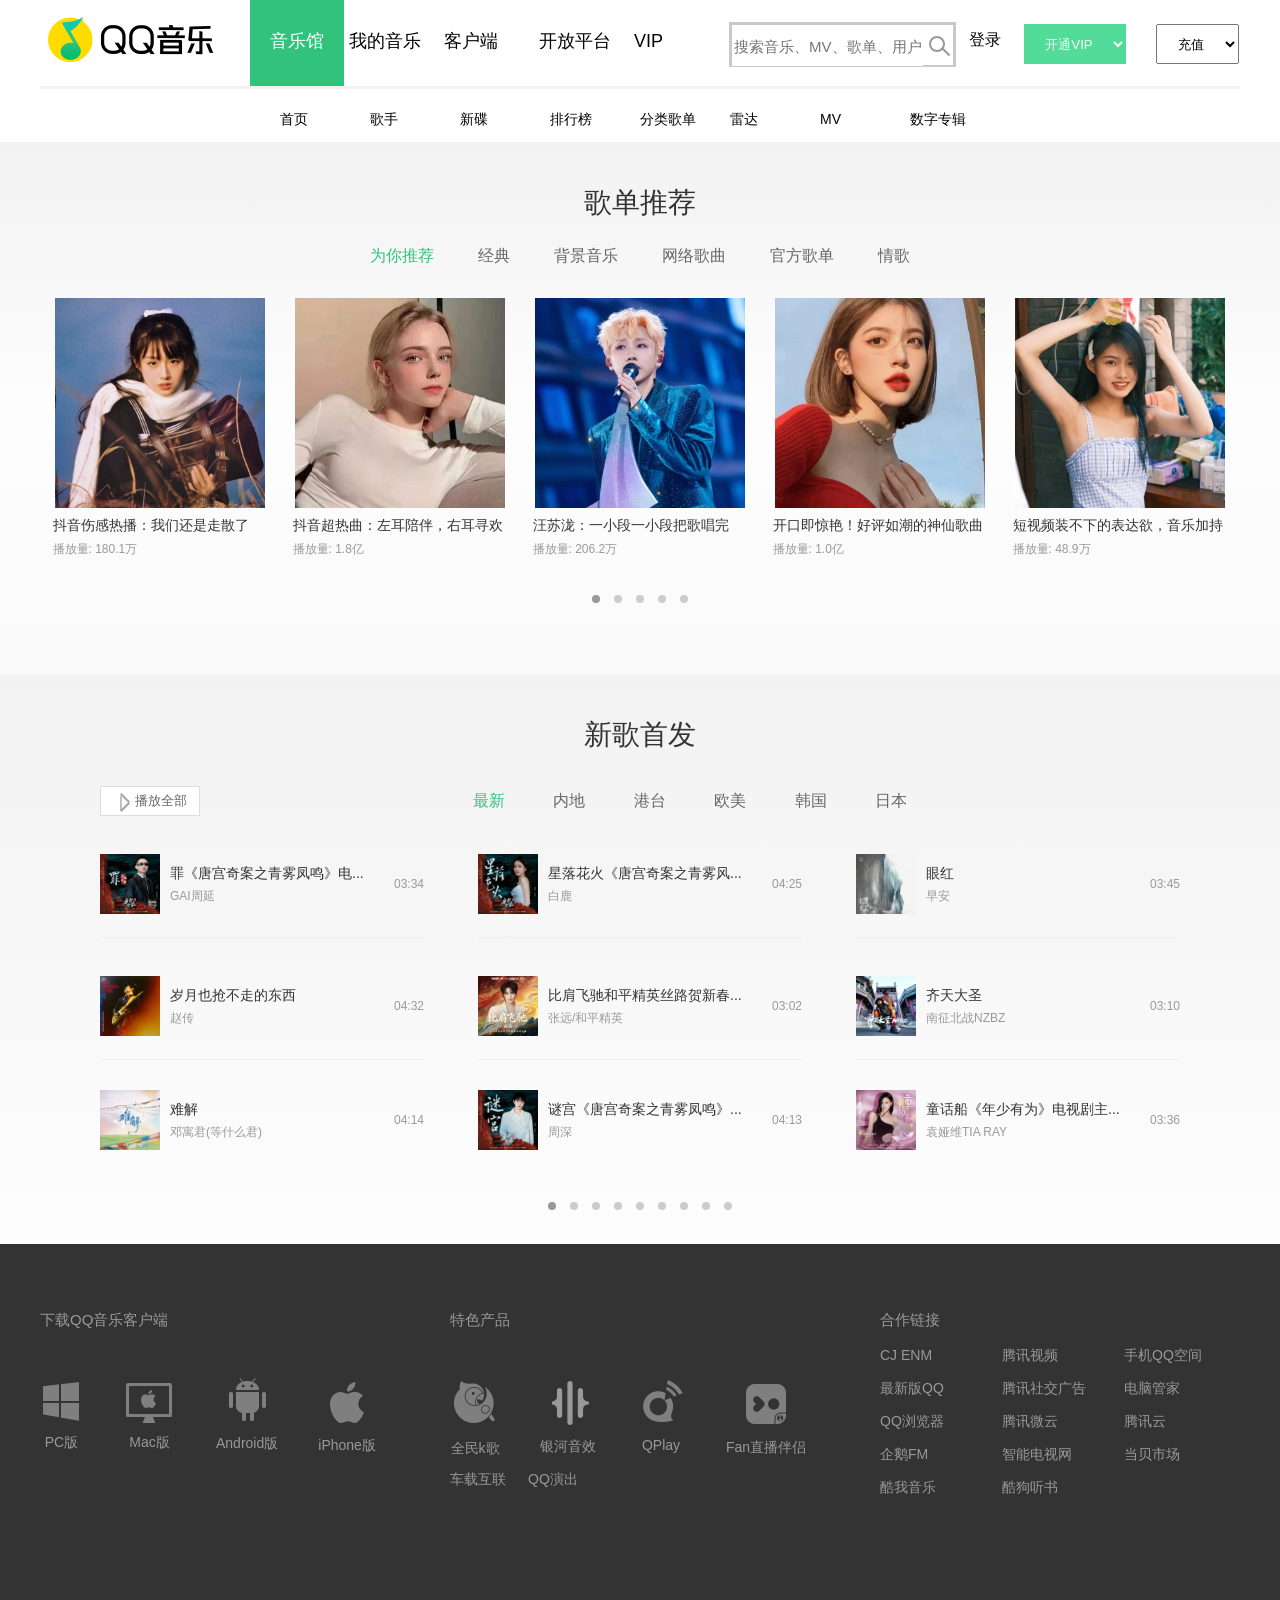
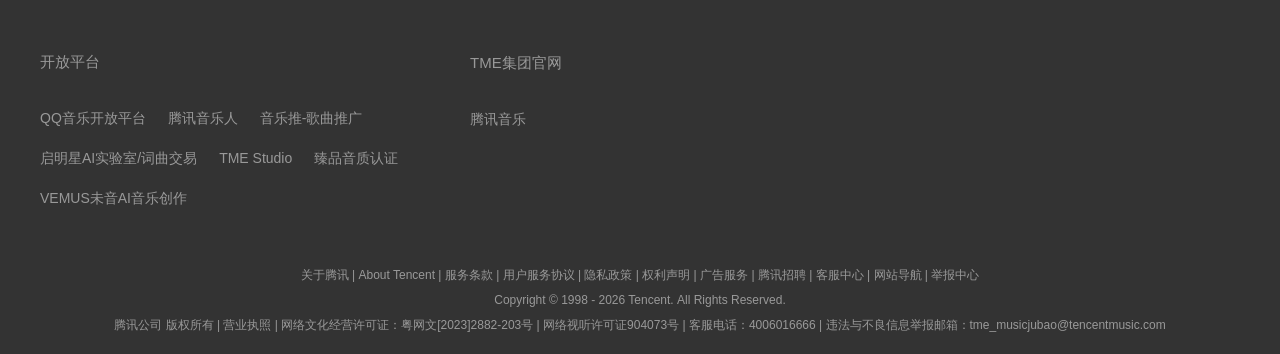
==== index.html @ b3772aff "分离了script部分" ====
<!DOCTYPE html>
<html lang="zh-CN">
<head>
    <meta charset="UTF-8">
    <title>QQ音乐-千万正版音乐海量无损曲库新歌热歌天天畅听的高品质音乐平台！</title>
    <link rel="stylesheet" href="./QQ_music.css">
    <link rel="icon" href="./imagin/logo.png" type="image/png">
</head>
<body>
    <!-- 包裹整个页面的大盒子 -->
    <div class="qqmusic">
        <!-- 页眉部分最外边的盒子，主要用于包裹页眉 -->
        <div class="wrap">
            <!-- warp的子盒，大小和wrap一样，开启了flex布局，并且主轴是colume，因此它的两个子盒子是上下排列的 -->
            <div class="head">
                <!-- head的子盒1，包含qq音乐图标，搜索框等 -->
                <div class="H_box_content1">
                    <div class="H_box1">
                        <img src="./imagin/QQ音乐log.png" alt="H_log">
                    </div>
                    <div class="H_box2">
                        <div class="box2_one"><a href="" class="Hb">音乐馆</a></div>
                        <div class="box2_two">
                            <a href="" class="fontT">我的音乐</a>
                            <a href="" class="fontT">客户端</a>
                            <a href="" class="fontT">开放平台</a>
                            <a href="" class="fontT">VIP</a>
                        </div>
                    </div>
                    <div class="H_box3">
                        <form action="" id="Df">
                        <div class="shousuo">
                            <input type="text" class="H_input" placeholder="搜索音乐、MV、歌单、用户" name="srech" id="srech">
                            <button class="buttonM">
                                <span class="ser"></span>
                            </button>
                            </div>
                        </form>
                        
                        
                    </div>
                    
                    <div class="H_box4">
                        <div class="Hbox4one">
                            <div class="fatherflex">
                                <div class="dl"><a href="" class="AA12">登录</a></div>
                            </div>
                        </div>
                        <div class="Hbox4two">
                            <div class="head4"></div>
                            <div class="fatherflex">
                                <select name="VIP" class="opt">
                                    <option value="简称"></option>
                                    <option value="简称" selected class="first">开通VIP</option>
                                </select>
                            </div>
                        </div>
                        <div class="Hbox4three">
                            <div class="head4"></div>
                            <div class="fatherflex">
                                <select name="cz" id="c" class="cz">
                                    <option value="简称"></option>
                                    <option value="简称" selected class="first">充值</option>
                                </select>
                            </div>
                        </div>
                    </div>
                </div>
                <!-- head的子盒2，主要是导航选项 -->
                <div class="H_box_content2">
                    <a href="" class="fontT" >首页</a>
                    <a href="" class="fontT">歌手</a>
                    <a href="" class="fontT">新碟</a>
                    <a href="" class="fontT">排行榜</a>
                    <a href="" class="fontT">分类歌单</a>
                    <a href="" class="fontT">雷达</a>
                    <a href="" class="fontT">MV</a>
                    <a href="" class="fontT">数字专辑</a>
                </div>
            </div>
        </div>
        <!-- 歌单推荐与新歌首发的内容区，content是最大的盒子，包含AA10与AA11两个子盒 -->
            <div class="content">
                <!-- 子盒1，歌单推荐部分 -->
                <div class="AA10">
                    <!-- 左边的翻页器 -->
                    <div id="left" class="shape"></div>
                    <div class="content1">
                    
                    <div class="ONE">
                        <h2 class="AA1">歌单推荐</h2>
                        <div class="AA2_cpy">
                            <a href="" class="AA3" style="color: #31c27c;">为你推荐</a>
                            <a href="" class="AA3">经典</a>
                            <a href="" class="AA3">背景音乐</a>
                            <a href="" class="AA3">网络歌曲</a>
                            <a href="" class="AA3">官方歌单</a>
                            <a href="" class="AA3">情歌</a>
                        </div>
                        <div class="AA4">
                            <!-- 图片内容区 -->
                            <div class="AA5">
                                <div class="f_box">
                                    <img src="./imgtwo_1/re1.png" class="AA6" alt="歌单封面">
                                    <div class=""></div>
                                </div>
                                <p class="AA7"><a href="" class="AA3 AA7">抖音伤感热播：我们还是走散了</a></p>
                                <p class="AA8">播放量: 180.1万</p>
                            </div>
                            <div class="AA5">
                                <div class="f_box">
                                    <img src="./imgtwo_1/re2.png" class="AA6" alt="歌单封面">
                                    <div class=""></div>
                                </div>
                                <p class="AA7"><a href="" class="AA3 AA7">抖音超热曲：左耳陪伴，右耳寻欢</a></p>
                                <p class="AA8">播放量: 1.8亿</p>
                            </div>
                            <div class="AA5">
                                <div class="f_box">
                                    <img src="./imgtwo_1/re3.png" class="AA6" alt="歌单封面">
                                    <div class=""></div>
                                </div>
                                <p class="AA7"><a href="" class="AA3 AA7">汪苏泷：一小段一小段把歌唱完</a></p>
                                <p class="AA8">播放量: 206.2万</p>
                            </div>
                            <div class="AA5">
                                <div class="f_box">
                                    <img src="./imgtwo_1/re4.png" class="AA6" alt="歌单封面">
                                    <div class=""></div>
                                </div>
                                <p class="AA7"><a href="" class="AA3 AA7">开口即惊艳！好评如潮的神仙歌曲</a></p>
                                <p class="AA8">播放量: 1.0亿</p>
                            </div>
                            <div class="AA5">
                                <div class="f_box">
                                    <img src="./imgtwo_1/re5.png" class="AA6" alt="歌单封面">
                                    <div class=""></div>
                                </div>
                                <p class="AA7"><a href="" class="AA3 AA7">短视频装不下的表达欲，音乐加持</a></p>
                                <p class="AA8">播放量: 48.9万</p>
                            </div>
                        </div>
                        <!-- 不同组别对应的小圆点 -->
                        <div class="BB14">
                            <span class="AA9 T1" id="img1"></span>
                            <span class="AA9" id="img2"></span>
                            <span class="AA9" id="img3"></span>
                            <span class="AA9" id="img4"></span>
                            <span class="AA9" id="img5"></span>
                        </div>
                    </div>
                </div>
                <!-- 右边的翻页器 -->
                <div id="right" class="shape"></div>
                </div>
                <!-- 子盒2，新歌首发部分 -->
                <div class="AA11">
                    <!-- 左边的翻页器 -->
                    <div id="left2" class="shape"></div>
                    <div class="content2">
                    <div class="TWO BB1">
                        <h2 class="AA1 BB2">新歌首发</h2>
                        <div class="BB3">
                            <button class="BB4">
                                <span class="BB5">|</span>
                                播放全部
                            </button>
                            <div class="AA2">
                                <a href="" class="AA3" style="color: #31c27c;">最新</a>
                                <a href="" class="AA3">内地</a>
                                <a href="" class="AA3">港台</a>
                                <a href="" class="AA3">欧美</a>
                                <a href="" class="AA3">韩国</a>
                                <a href="" class="AA3">日本</a>
                            </div>
                        </div>
                        
                        <div class="BB6">
                            <!-- 图片内容区 -->
                            <div class="BB7">
                                <div class="f_box">
                                    <img src="./img_1/a11.webp" alt="歌曲封面" class="BB8">
                                    <div class=""></div>
                                </div>
                                <div class="BB9">
                                    <p class="BB10">罪《唐宫奇案之青雾凤鸣》电...</p>
                                    <p class="BB11">GAI周延</p>
                                </div>
                                <span class="BB12">03:34</span>
                            </div>
                            <div class="BB7">
                                <div class="f_box">
                                    <img src="./img_1/a12.webp" alt="歌曲封面" class="BB8">
                                    <div class=""></div>
                                </div>
                                <div class="BB9">
                                    <p class="BB10">星落花火《唐宫奇案之青雾风...</p>
                                    <p class="BB11">白鹿</p>
                                </div>
                                <span class="BB12">04:25</span>
                            </div>
                            <div class="BB7">
                                <div class="f_box">
                                    <img src="./img_1/a13.webp" alt="歌曲封面" class="BB8">
                                 <div class=""></div>
                                </div>
                                <div class="BB9">
                                    <p class="BB10">眼红</p>
                                    <p class="BB11">早安</p>
                                </div>
                                <span class="BB12">03:45</span>
                            </div>
                            
                            <div class="BB7">
                                <div class="f_box">
                                    <img src="./img_1/a21.webp" alt="歌曲封面" class="BB8">
                                    <div class=""></div>
                                </div>
                                <div class="BB9">
                                    <p class="BB10">岁月也抢不走的东西</p>
                                    <p class="BB11">赵传</p>
                                </div>
                                <span class="BB12">04:32</span>
                            </div>
                            <div class="BB7">
                                <div class="f_box">
                                    <img src="./img_1/a22.webp" alt="歌曲封面" class="BB8">
                                    <div class=""></div>
                                </div>
                                <div class="BB9">
                                    <p class="BB10">比肩飞驰和平精英丝路贺新春...</p>
                                    <p class="BB11">张远/和平精英</p>
                                </div>
                                <span class="BB12">03:02</span>
                            </div>
                            <div class="BB7">
                                <div class="f_box">
                                    <img src="./img_1/a23.webp" alt="歌曲封面" class="BB8">
                                    <div class=""></div>
                                </div>
                                <div class="BB9">
                                    <p class="BB10">齐天大圣</p>
                                    <p class="BB11">南征北战NZBZ</p>
                                </div>
                                <span class="BB12">03:10</span>
                            </div>
                            
                            <div class="BB13">
                                <div class="f_box">
                                    <img src="./img_1/a31.webp" alt="歌曲封面" class="BB8">
                                    <div class=""></div>
                                </div>
                                <div class="BB9">
                                    <p class="BB10">难解</p>
                                    <p class="BB11">邓寓君(等什么君)</p>
                                </div>
                                <span class="BB12">04:14</span>
                            </div>
                            <div class="BB13">
                                <div class="f_box">
                                    <img src="./img_1/a32.webp" alt="歌曲封面" class="BB8">
                                    <div class=""></div>
                                </div>
                                <div class="BB9">
                                    <p class="BB10">谜宫《唐宫奇案之青雾凤鸣》...</p>
                                    <p class="BB11">周深</p>
                                </div>
                                <span class="BB12">04:13</span>
                            </div>
                            <div class="BB13">
                                <div class="f_box">
                                    <img src="./img_1/a33.webp" alt="歌曲封面" class="BB8">
                                    <div class=""></div>
                                </div>
                                <div class="BB9">
                                    <p class="BB10">童话船《年少有为》电视剧主...</p>
                                    <p class="BB11">袁娅维TIA RAY</p>
                                </div>
                                <span class="BB12">03:36</span>
                            </div>
                        </div>
                        <!-- 不同组别对应的小圆点 -->
                        <div class="BB14">
                            <span id="imgin1" class="AA9 T1"></span>
                            <span id="imgin2" class="AA9"></span>
                            <span id="imgin3" class="AA9"></span>
                            <span id="imgin4" class="AA9"></span>
                            <span id="imgin5" class="AA9"></span>
                            <span id="imgin6" class="AA9"></span>
                            <span id="imgin7" class="AA9"></span>
                            <span id="imgin8" class="AA9"></span>
                            <span id="imgin9" class="AA9"></span>
                        </div>
                    </div>                   
                </div>
                <!-- 右边的翻页器 -->
                <div id="right2" class="shape"></div>
                </div>

            </div>
            <!-- footer用于包裹页脚部分 -->
            <div class="footer">
                <!-- f01有两个子盒,上下排列 -->
                <div class="f01">
                    <!-- f1是f01内部上面的盒子,它开启了flex,有三个子盒横向排列 -->
                    <div class="f1">
                        <!-- 以下是f1第一个子盒 -->
                        <div class="F">
                            <div class="a1">
                                <h3 class="a1_1">
                                    下载QQ音乐客户端
                               </h3>
                                <ul class="ullist">
                                    <li class="fitem">
                                        <a href="" class="afoot">
                                            <img src="./imagin/PC.png" alt="PC版" class="A1">
                                            PC版
                                        </a>
                                    </li>
                                    <li class="fitem">
                                        <a href="" class="afoot">
                                            <img src="./imagin/mac.png" alt="Mac版" class="A1">
                                            Mac版
                                        </a>
                                    </li>
                                    <li class="fitem">
                                        <a href="" class="afoot">
                                            <img src="./imagin/Anz.png" alt="Android版" class="A1">
                                            Android版
                                        </a>
                                    </li>
                                    <li class="fitem">
                                        <a href="" class="afoot">
                                            <img src="./imagin/iPhone0.png" alt="iPhone版" class="A1">
                                            iPhone版
                                        </a>
                                    </li>
                                </ul>
                        </div>

                            <div>
                                <h3 class="a1_1">
                                    开放平台
                                </h3>
                                <div class="A3 C2">
                                    <a href=""class="A2">QQ音乐开放平台</a>
                                    <a href=""class="A2">腾讯音乐人</a>
                                    <a href=""class="A2">音乐推-歌曲推广</a>
                                    <a href=""class="A2">启明星AI实验室/词曲交易</a>
                                    <a href=""class="A2">TME Studio</a>
                                    <a href=""class="A2">臻品音质认证</a>
                                    <a href=""class="A2">VEMUS未音AI音乐创作</a>
                                </div>
                            </div>                            
                        </div>
                        <!-- 以下是f1第二个子盒 -->
                        <div class="F">
                            <div class="a1">
                                <h3 class="a1_1">
                                    特色产品
                               </h3>
                                <ul class="ullist">
                                    <li class="fitem">
                                        <a href="" class="afoot">
                                            <img src="./imagin/qmkg.png" alt="PC版" class="A1">
                                            全民k歌
                                        </a>
                                    </li>
                                    <li class="fitem">
                                        <a href="" class="afoot">
                                            <img src="./imagin/yhyx.png" alt="Mac版" class="A1">
                                            银河音效
                                        </a>
                                    </li>
                                    <li class="fitem">
                                        <a href="" class="afoot">
                                            <img src="./imagin/Qpl.png" alt="Android版" class="A1">
                                            QPlay
                                        </a>
                                    </li>
                                    <li class="fitem">
                                        <a href="" class="afoot">
                                            <img src="./imagin/zbbl.png" alt="iPhone版" class="A1">
                                            Fan直播伴侣
                                        </a>
                                    </li>
                                </ul>
                                <div class="A3" style="margin-top: 10px;">
                                    <a href="" class="A2">车载互联</a>
                                    <a href="" class="A2">QQ演出</a>
                                </div>
                        </div>
                           
                            <div class="a2 p1">
                                <h3 class="a1_1">
                                    TME集团官网
                                </h3>
                                <div class="A3">
                                    <a href="" class="A2">腾讯音乐</a>
                                </div>
                            </div>                         
                        </div>
                        <!-- 以下是f1第三个子盒 -->
                        <div class="F">
                             <div class="a2">
                                <h3 class="a1_1">
                                    合作链接
                                </h3>
                                <div class="A3 C1">
                                    <a href="" class="A2">CJ ENM</a>
                                    <a href="" class="A2">腾讯视频</a>
                                    <a href="" class="A2">手机QQ空间</a>
                                    <a href="" class="A2">最新版QQ</a>
                                    <a href="" class="A2">腾讯社交广告</a>
                                    <a href="" class="A2">电脑管家</a>
                                    <a href="" class="A2">QQ浏览器</a>
                                    <a href="" class="A2">腾讯微云</a>
                                    <a href="" class="A2">腾讯云</a>
                                    <a href="" class="A2">企鹅FM</a>
                                    <a href="" class="A2">智能电视网</a>
                                    <a href="" class="A2">当贝市场</a>
                                    <a href="" class="A2">酷我音乐</a>
                                    <a href="" class="A2">酷狗听书</a>
                                </div>
                            </div>          

                        </div>
                    </div>
                    <!-- 下面是f01的子盒二 -->
                    <div class="f2">
                        <div class="b1">
                            <a href="" class="A2">关于腾讯</a>
                            <span>|</span>
                            <a href="" class="A2">About Tencent</a>
                            <span>|</span>
                            <a href="" class="A2">服务条款</a>
                            <span>|</span>
                            <a href="" class="A2">用户服务协议</a>
                            <span>|</span>
                            <a href="" class="A2">隐私政策</a>
                            <span>|</span>
                            <a href="" class="A2">权利声明</a>
                            <span>|</span>
                            <a href="" class="A2">广告服务</a>
                            <span>|</span>
                            <a href="" class="A2">腾讯招聘</a>
                            <span>|</span>
                            <a href="" class="A2">客服中心</a>
                            <span>|</span>
                            <a href="" class="A2">网站导航</a>
                            <span>|</span>
                            <a href="" class="A2">举报中心</a>
                        </div>
                        <div class="b1">Copyright © 1998 - 2026 Tencent. <a href="" class="A2">All Rights Reserved.</a></div>
                        <div style="text-align: center;">
                            腾讯公司 
                            <a href="" class="A2">版权所有</a>
                            <span>|</span>
                            <a href="" class="A2">营业执照</a>
                            <span>|</span>
                            <a href="" class="A2">网络文化经营许可证：粤网文[2023]2882-203号</a>
                            <span>|</span>
                            <a href="" class="A2">网络视听许可证904073号</a>
                            <span>|</span>
                            <a href="" class="A2">客服电话：4006016666</a>
                            <span>|</span>
                            <a href="" class="A2">违法与不良信息举报邮箱：tme_musicjubao@tencentmusic.com</a>
                        </div>
                    </div>
                </div>
            </div>

        </div>

    </div>
</body>
</html>
<script src="./qq_music.js"></script>
---- QQ_music.css ----
body {
    margin: 0;
    padding: 0;
    font-family: poppin, Tahoma, Arial, \5FAE\8F6F\96C5\9ED1, sans-serif;
    color: #000;
    font-size: 14px;
    line-height: 1.5;
}
.qqmusic {
    width: 100%;
    height: 100%;
}
.head {
    gap: 20px;
    height: 142px;
    display: flex;
    flex-direction: column;
    justify-content: center;
    align-items: center;
}
.H_box_content1 {
    margin: 0 auto;
    height: 90px;
    width: 1200px;
    overflow: hidden;
    display: flex;
    align-items: center;
    justify-content: center;
    border-bottom: rgb(242,242,242) 3px solid;
}
.H_box1 {
    display: inline-block;
    width: 170px;
    cursor: pointer;
    /* display: flex; */
}
.H_box2 {
    margin-left: 32px;
    display: inline-block;
    height: 90px;
    width: 479px;
    font-size: 18px;
}
.box2_one {
    height: 90px;
    width: 94px;
    background-color: rgb(49,194,124);
    display: inline-block;
    
}
.Hb {
    text-decoration: none;
    color: rgb(255, 255, 255);
    display: flex;
    justify-content: center;
    align-items: center;
    margin-top: 30px;
}
.box2_two {
    display: inline-block;
    width: 378px;
    height: 90px;
}
.fontT {
    text-decoration: none;
    color: rgb(0,0,0);
    display: inline-block;
    width: 90px;
}
.H_box3 {
    width: 240px;
    height: 72px;
    background-color: transparent;
}
.H_box4 {
    width: 263px;
    height: 90px;
    display: flex;
    align-items: stretch;
}
.H_input {
    margin-top: 10px;
    height: 36px;
    width: 187px;
    font-size: 15px;
}
.H_input:focus {
    outline: none; 
  box-shadow: 0 0 3px rgba(255, 255, 255, 0.5);
}
.buttonM {

    /* height: 42px; */
    /* transform: translateX(-6px); */
    /* margin-top: 10px; */
    border: 0px solid rgb(118,118,118); 
    background-color: transparent;
    /* border-left: 1px solid rgb(255,255,255); 
    transform: translate(-6.1px,6.1px); */
}
.Hbox4one {
    display: inline-block;
}
.Hbox4two {
    display: inline-block;
    width: 122px;
    /* height: 0px; */
}
.Hbox4three {
    display: inline-block;
}
.fatherflex {
    display: flex;
    justify-content: center;
    align-items: center;
}
.head4 {
    display: inline-block;
    width: 122px;
    height: 20px;
}
.dl {
    transform: translateY(30px);
    width: 40px;
}
.opt {
    border: 0px solid beige;
    margin-left: 10px;
    display: inline-block;
    width: 102px;
    height: 40px;
    background-color: rgb(82, 219, 153);
    color: rgb(246, 245, 245);
    cursor: pointer;
}
.first {
    font-size: 19px;
    color: rgb(255,255,255);
    text-align: center;
}
.cz {
    margin-left: 10px;
    display: inline-block;
    width: 83px;
    height: 40px;
    cursor: pointer;
}
.cz:hover {
    background-color: #31c27c;
    transition: all 0.3s;
    color: #ffffff;
}
.H_box_content2 {
    width: 1020px;
    /* height: 20px; */
    display: flex;
    justify-content: center;
    /* margin-top: 20px; */
    margin-bottom: 12px;
}
.footer {
    height: 710px;
    color: #999;
    background-color: rgb(51,51,51);
}
.f01 {
    margin: 0 auto;
    height: 710px;
    width: 1200px;
    background-color: rgb(51,51,51);
}
.f1 {
    width: 1200px;
    height: 552.5px;
    padding-bottom: 45px;
    margin-bottom: 1px;
    display: flex;
    gap: 30px;
}
.f2 {
    width: 1200px;
    height: 84px;
    margin: 24px 0;
}
.F {
    height: 100%;
    width: 400px;
    display: flex;
    flex-direction: column;
}
.a1 {
    width: 100%; 
    box-sizing: border-box; 
    margin-bottom: 130px;
    display: flex;
    flex-direction: column;
}
.a2 {
    margin-left: 20px;
}
.p1 {
    margin-top: -45px;
}
.a1_1 {
    font-size: 15px;
    font-weight: 400;
    padding: 50px 0 30px;
}
.fitem {
    float: left;
    text-align: center;
    position: relative;
}
.afoot {
    text-align: center;
    text-decoration: none; 
    color: inherit; 
    display: block;
}
.ullist {
    list-style: none; 
    padding: 0; 
    margin: 0; 
    /* margin-left: -55px; */
    display: flex; 
    /* justify-content: center; */
    gap: 40px; flex-wrap: nowrap;
    align-items: center;
    flex: 1;
}
.A1 {
    display: block;
    margin: 0 auto 8px auto;
}
.A2 {
    color: #999;
    text-decoration: none; 
    display: inline-block; 
    margin-bottom: 12px;
}
.A3 {
  display: flex;
  flex-wrap: wrap;
  gap: 22px;
  max-width: 380px;
  margin-top: -10px;
}
.C1 > a {
  width: 100px;
  line-height: 1.5;
  text-align: left;
  margin-top: -22px;
}
.C2 > a {
    margin-top: -15px;
}
.C2 > a:nth-of-type(-n+3) {
    margin-top: 0px;
}
.f2 {
    font-size: 12px;
}
.content {
    height: 1102px;
}
.content1 {
    width: 1200px;
    height: 532px;
    margin: 0 auto;
    background: linear-gradient(to bottom, rgb(242,242,242) 0%, rgb(253,253,253) 50%,rgb(250,250,250) 100%);
    display: flex;
}
.content2 {
    width: 1200px;
    height: 566px;
    margin: 0 auto;
    background: linear-gradient(to bottom, rgb(242,242,242) 0%, rgb(253,253,253) 100%);
}
.ONE {
    width: 1200px;
    height: 532px;
    width: 1200px; 
    height: 532px; 
    box-sizing: border-box; 
    padding-top: 20px;
    display: inline-block;
}
.TWO {
    width: 1200px;
    height: 566px;
}     
.AA1 {
    font-family: poppin;
    text-align: center; 
    font-size: 28px; 
    font-weight: 500; 
    margin: 20px 0; 
    color: #333;
}  
.AA2 {
    /* margin-right: 275px; */
    margin: 0 auto;
    /* text-align: center;  */
    font-size: 16px; 
}
.AA2_cpy {
    /* text-align: center;  */
    font-size: 16px; 
    margin-bottom: 30px;
    display: flex;
    justify-content: center;
}
.AA3 {
    color: #666; 
    text-decoration: none; 
    margin: 0 22px;
}
.AA4 {
    display: flex; 
    justify-content: center;
    gap: 25px; 
    margin-bottom: 25px;
}
.AA5 {
    width: 215px; 
    /* text-align: center; */
}
.AA6 {
    width: 210px; 
    height: 210px; 
    object-fit: cover;
    cursor: pointer;
    /* transform: scale(1.2); */
}
.AA7 {
    font-size: 14px; 
    color: #333; 
    margin: 8px 0 4px 0; 
    line-height: 1.4;
    cursor: pointer;
}
.AA8 {
    font-size: 12px; 
    color: #999; 
    margin: 0;
}
.AA9 {
    display: inline-block; 
    width: 8px; 
    height: 8px; 
    border-radius: 50%; 
    background: #ccc; 
    margin: 0 5px;
}
.AA10 {
    background: linear-gradient(to bottom, rgb(242,242,242) 0%, rgb(253,253,253) 50%,rgb(250,250,250) 100%);
    display: flex;
    align-items: center;
}
.AA11 {
    background: linear-gradient(to bottom, rgb(242,242,242) 0%, rgb(253,253,253) 100%);
    display: flex;
    align-items: center;
}
.AA12 {
    color: #000;
    text-decoration: none; 
    font-size: 16px;
}
.BB1 {
    width: 1200px; 
    height: 566px; 
    box-sizing: border-box; 
    padding: 20px 60px;
}
.BB2 {
    margin-bottom: 30px;
}
.BB3 {
    display: flex; 
    justify-content: space-between; 
    align-items: center; 
    margin-bottom: 30px;
}
.BB4 {
    width: 100px; 
    height: 30px; 
    background: #fff;
    border: 1px solid #ddd; 
    color: #666; 
    cursor: pointer; 
    display: flex; 
    align-items: center;
    /* justify-content: center; */
}
.BB5 {
    /* margin-right: 5px; */
    font-size: 15px;
    color: rgb(153,153,153,1);
    position: relative;
    
    margin: 12px;
    display: inline-block;
}
.BB5::before {
    content: "";
    width: 12px;
    height: 2px;
    background-color: rgb(153,153,153,0.9);
    position: absolute;
    transform: rotate(45deg);
     top: 4px;
    left: 0px;
}
.BB5::after {
    content: "";
    width: 12px;
    height: 2px;
    background-color: rgb(153,153,153,0.9);
    position: absolute;
    transform: rotate(-45deg);
    top: 13px;
    left: 0px;
}
.BB6 {
    display: flex; 
    flex-wrap: wrap; 
    justify-content: space-between; 
    gap: 30px 0;
}
.BB7 {
    width: 30%; 
    display: flex; 
    align-items: center; 
    padding-bottom: 15px; 
    border-bottom: 1px solid #eee;
    cursor: pointer;
    width: 324px;
    height: 76px;
    gap: 10px;
}
.BB8 {
    width: 60px;
    height: 60px; 
    object-fit: cover; 
    /* margin-right: 15px; */
    cursor: pointer;
}
.BB9 {
    flex: 1;
}
.BB10 {
    margin: 0 0 3px 0; 
    font-size: 14px; 
    color: #333;
    cursor: pointer;
}
.BB11 {
    margin: 0; 
    font-size: 12px; 
    color: #999;
    cursor: pointer;
}
.BB12 {
    font-size: 12px; 
    color: #999;
}
.BB13 {
    width: 30%; 
    display: flex; 
    align-items: center; 
    padding-bottom: 15px;
    cursor: pointer;
    gap: 10px;
}
.BB14 {
    text-align: center; 
    margin-top: 30px;
}
.b1 {
    text-align: center; 
    margin-bottom: -5px;
}
.AA6:hover,
 .BB8:hover {
  transform: scale(1.05);
  box-shadow: 0 5px 15px rgba(0,0,0,0.1);
  transition: all 0.3s;
}
.BB4:hover ,.BB10:hover ,.BB11:hover {
  background-color: #f5f5f5;
  border-color: #31c27c;
  color: #31c27c;
  transition: all 0.3s;
}
.fontT:hover, .AA3:hover, .A2:hover ,.AA12:hover ,.afoot:hover,.AA7:hover {
  color: #31c27c;
  transition: color 0.3s;
}
.buttonM:hover,.img:hover {
    cursor: pointer;
}
.ser:hover::after {
    background-color: #31c27c;
    transition: all 0.2s;
}
.ser:hover {
    cursor: pointer;
    color: #31c27c;
    transition: all 0.2s;
    border: #31c27c 2px solid;
}
.AA9:hover {
    background-color: #999;
    transition: all 0.3s;
    cursor: pointer;
}
.T1 {
    background: #999;
}
.Right {
    width: 79px;
    height: 108px;
     background-color: rgb(236,236,236);
     cursor: pointer;
     position: relative;
     transition: all 0.5s;
}
.shape {
    width: 79px;
    height: 108px;
}
.Left {
    width: 79px;
    height: 108px;
     background-color: rgb(236,236,236);
     cursor: pointer;
     position: relative;
     transition: all 0.5s;
}
.Left:hover {
    background-color: rgb(225,225,225);
    transition: all 0s;
}
.Right:hover {
    background-color: rgb(225,225,225);
    transition: all 0s;
    
}
.Left::before {
    content: "";
    width: 33px;
    height: 3px;
    background-color: rgb(114,114,114);
    position: absolute;
    transform: rotate(45deg);
    top: 63px;
    left: 15px;
    transition: all 0.5s;
}
.Left::after {
    content: "";
    width: 33px;
    height: 3px;
    background-color: rgb(114,114,114);
    position: absolute;
    transform: rotate(-45deg);
    top: 42px;
    left: 15px;
    transition: all 0.5s;
}
.Right::before{
        content: "";
        width: 33px;
        height: 3px;
        background-color: rgb(114,114,114);
        position: absolute;
        transform: rotate(45deg);
        top: 42px;
        right: 15px;
        transition: all 0.5s;
       }
.Right::after{
        content: "";
        width: 33px;
        height: 3px;
        background-color: rgba(114,114,114);
        position: absolute;
        transform: rotate(-45deg);
        top: 63px;
        right: 15px;
        transition: all 0.5s;
}
.T3 {
    transform: scale(1.05) rotate(0deg) ;
    box-shadow: 0 5px 15px rgba(0,0,0,0.1);
    opacity: 0.6;
    transition: all 0.15s;
    /* transform: scale(1.1) rotate(0deg) ; */
}
.ser {
    width: 12px;
    height: 12px;
    display: inline-block;
    /* background-color: #999; */
    border-radius: 50%;
    /* border-color: #999; */
    border: 2px #999 solid;
    position: relative;
        }
.ser::after {
    content: "";
    width: 10px;
    height: 2px;
    background-color: #999;
    position: absolute;
    left: 10px;
    top: 13px;
    transform: rotate(45deg);
    display: inline-block;
}
#srech {
    border: 0px blanchedalmond solid;
    /* text-align: center; */
    margin-bottom: 7px;
}
.shousuo {
    margin-top: 15px;
    display: flex;
    border: rgb(201,201,201) solid 3px;
    align-items: center;
    width: 221px;
    height: 40px;
    /* margin-top: 10px; */
}
#Df {
    display: inline-block;
    height: 60px;
    overflow: hidden;
}
.T2 {
    background-color: rgb(236,236,236);
    /* position: relative; */
}
.f_box {
    display: flex;
    justify-content: center;
    align-items: center;
    position: relative;
    cursor: pointer;
    overflow: hidden;
}
.e_box {
    position: absolute;
    background-color: rgba(1,1,1, 0.1);
    box-shadow: 0 5px 15px rgba(0,0,0,0.1);
    transform: scale(1.05);
    display: flex;
    justify-content: center;
    align-items: center;
    transition: all 0.2s;
}
.eTop {
    width: 210px;
    height: 210px;
    transition: all 0.2s;
}
.eBottom {
    width: 60px;
    height: 60px;
    transition: all 0.2s;
}
.e_box::before {
    content: "";
    display: inline-block;
    border-radius: 50%;
    border: #ffffff solid 2px;
    background-color: #ffffff;
    transition: all 0.2s;
    cursor: pointer;
}
.eTop::before {
    width: 50px;
    height: 50px;
    transition: all 0.2s;
}
.eBottom::before {
    width: 17px;
    height: 17px;
    transition: all 0.2s;
}
.e_box::after {
    content: "";
    display: inline-block;
    position: absolute;
    transition: all 0.2s;
}
.eTop::after {
    border-top: 15px transparent solid;
    border-bottom: 15px transparent solid;
    border-left: 20px rgb(118,118,118) solid;
    left: 98px;
    transition: all 0.2s;
}
.eBottom::after {
    border-top: 6px transparent solid;
    border-bottom: 6px transparent solid;
    border-left: 8px rgb(118,118,118) solid;
    left: 27px;
    transition: all 0.2s;
}
.g {
    transform: scale(1.05);
    box-shadow: 0 5px 15px rgba(0,0,0,0.1);
    transition: all 0.5s;
}
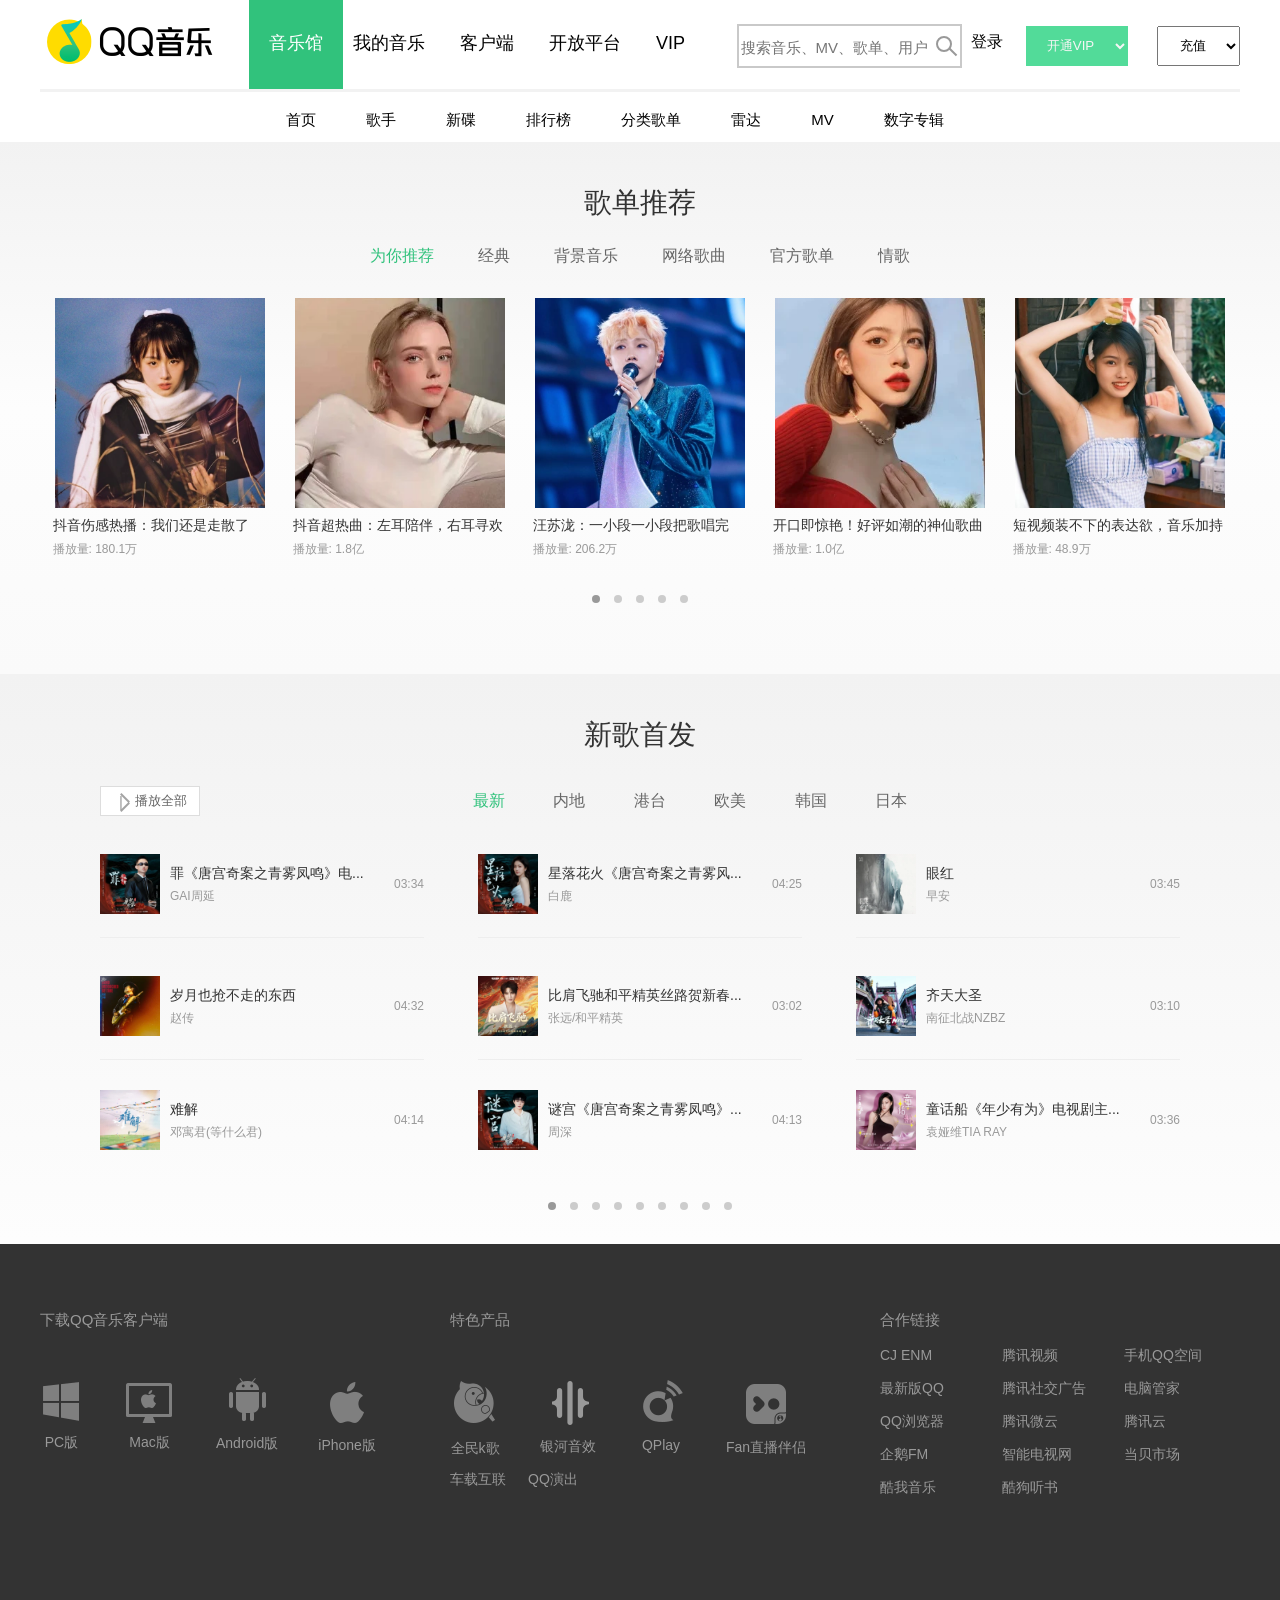
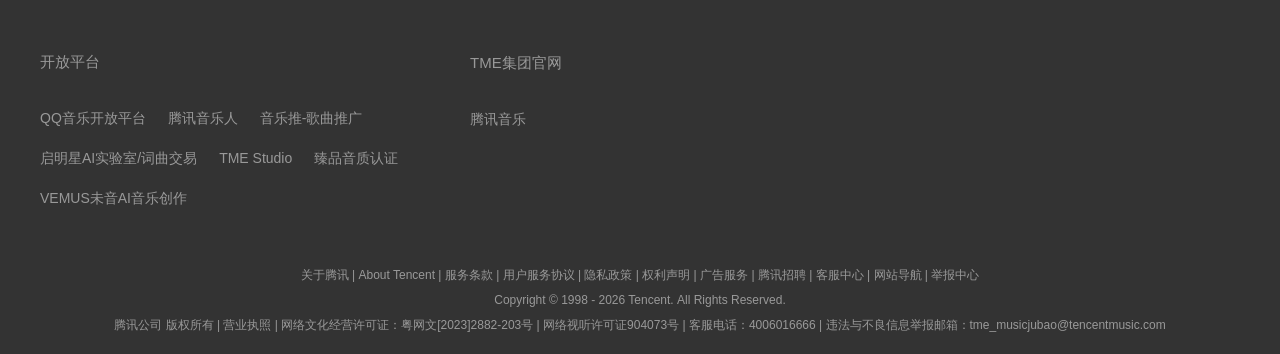
==== commit 19b34831: "改布局" ====
--- a/index.html
+++ b/index.html
@@ -21,10 +21,12 @@
                     <div class="H_box2">
                         <div class="box2_one"><a href="" class="Hb">音乐馆</a></div>
                         <div class="box2_two">
-                            <a href="" class="fontT">我的音乐</a>
-                            <a href="" class="fontT">客户端</a>
-                            <a href="" class="fontT">开放平台</a>
-                            <a href="" class="fontT">VIP</a>
+                            <div class="two_a1">
+                                <a href="" class="fontT ftop">我的音乐</a>
+                                <a href="" class="fontT ftop">客户端</a>
+                                <a href="" class="fontT ftop">开放平台</a>
+                                <a href="" class="fontT ftop">VIP</a>
+                            </div>
                         </div>
                     </div>
                     <div class="H_box3">
@@ -68,14 +70,14 @@
                 </div>
                 <!-- head的子盒2，主要是导航选项 -->
                 <div class="H_box_content2">
-                    <a href="" class="fontT" >首页</a>
-                    <a href="" class="fontT">歌手</a>
-                    <a href="" class="fontT">新碟</a>
-                    <a href="" class="fontT">排行榜</a>
-                    <a href="" class="fontT">分类歌单</a>
-                    <a href="" class="fontT">雷达</a>
-                    <a href="" class="fontT">MV</a>
-                    <a href="" class="fontT">数字专辑</a>
+                    <a href="" class="fontT fbottom" >首页</a>
+                    <a href="" class="fontT fbottom">歌手</a>
+                    <a href="" class="fontT fbottom">新碟</a>
+                    <a href="" class="fontT fbottom">排行榜</a>
+                    <a href="" class="fontT fbottom">分类歌单</a>
+                    <a href="" class="fontT fbottom">雷达</a>
+                    <a href="" class="fontT fbottom">MV</a>
+                    <a href="" class="fontT fbottom">数字专辑</a>
                 </div>
             </div>
         </div>
--- a/QQ_music.css
+++ b/QQ_music.css
@@ -11,7 +11,7 @@
     height: 100%;
 }
 .head {
-    gap: 20px;
+    gap: 6px;
     height: 142px;
     display: flex;
     flex-direction: column;
@@ -61,16 +61,31 @@
     width: 378px;
     height: 90px;
 }
+.two_a1 {
+    display: flex;
+    justify-content: center;
+    align-items: center;
+}
 .fontT {
     text-decoration: none;
     color: rgb(0,0,0);
     display: inline-block;
-    width: 90px;
+    /* width: 90px; */
+}
+.ftop {
+    margin-right: 35px;
+    font-size: 18px;
+}
+.fbottom {
+    margin-right: 50px;
+    font-size: 15px;
 }
 .H_box3 {
-    width: 240px;
+    width: 243px;
     height: 72px;
     background-color: transparent;
+    display: flex;
+    justify-content: center;
 }
 .H_box4 {
     width: 263px;
@@ -89,14 +104,8 @@
   box-shadow: 0 0 3px rgba(255, 255, 255, 0.5);
 }
 .buttonM {
-
-    /* height: 42px; */
-    /* transform: translateX(-6px); */
-    /* margin-top: 10px; */
     border: 0px solid rgb(118,118,118); 
     background-color: transparent;
-    /* border-left: 1px solid rgb(255,255,255); 
-    transform: translate(-6.1px,6.1px); */
 }
 .Hbox4one {
     display: inline-block;
@@ -151,12 +160,12 @@
     color: #ffffff;
 }
 .H_box_content2 {
-    width: 1020px;
-    /* height: 20px; */
-    display: flex;
-    justify-content: center;
-    /* margin-top: 20px; */
-    margin-bottom: 12px;
+    width: 1200px;
+    height: 44px;
+    display: flex;
+    align-items: center;
+    justify-content: center;
+    margin: 0 auto;
 }
 .footer {
     height: 710px;
@@ -627,7 +636,7 @@
 .shousuo {
     margin-top: 15px;
     display: flex;
-    border: rgb(201,201,201) solid 3px;
+    border: rgb(201,201,201) solid 2px;
     align-items: center;
     width: 221px;
     height: 40px;
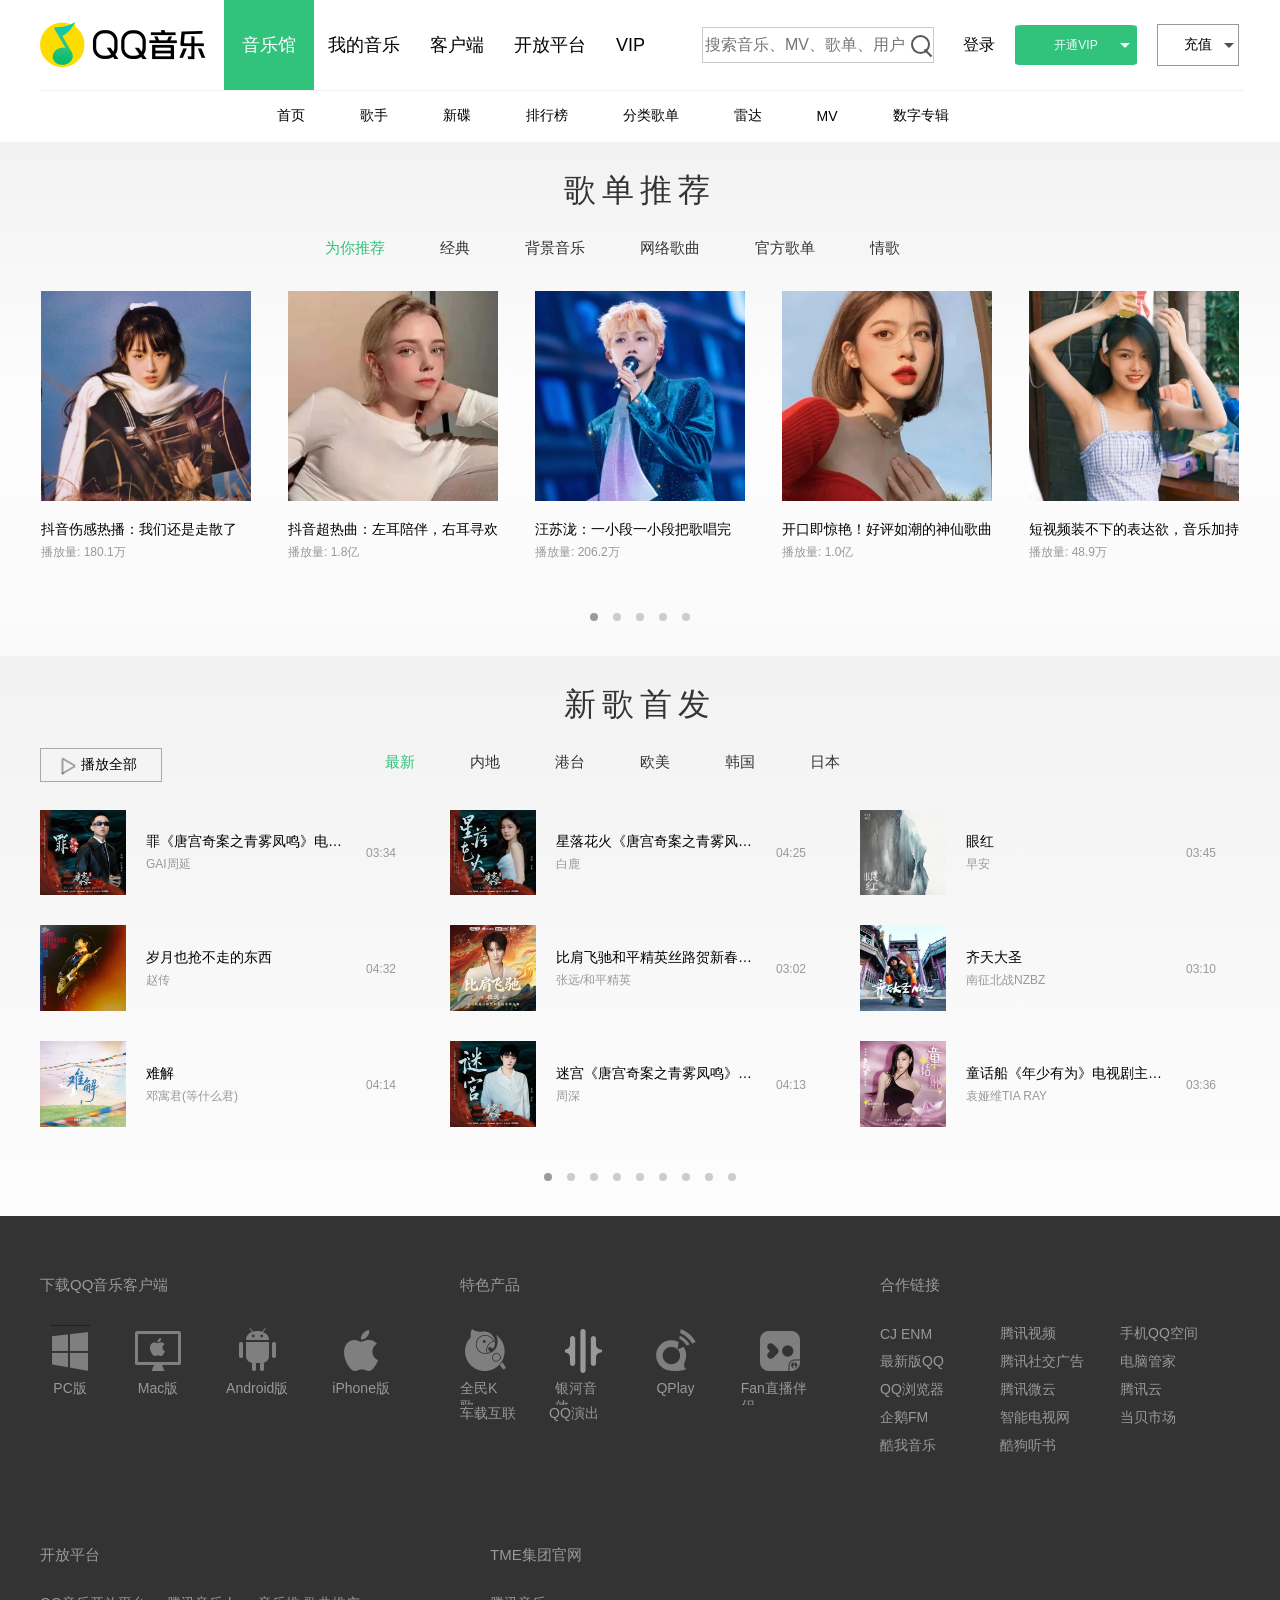
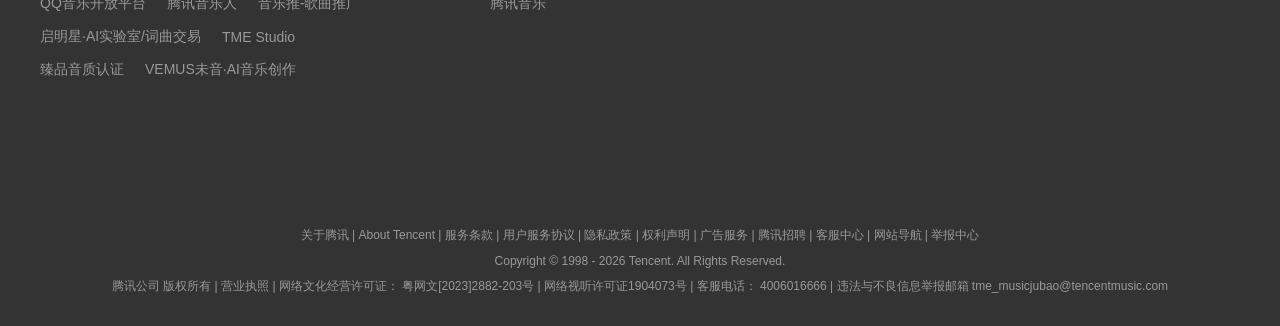
==== commit f9856137: "调整细节" ====
--- a/index.html
+++ b/index.html
@@ -3,478 +3,274 @@
 <head>
     <meta charset="UTF-8">
     <title>QQ音乐-千万正版音乐海量无损曲库新歌热歌天天畅听的高品质音乐平台！</title>
-    <link rel="stylesheet" href="./QQ_music.css">
-    <link rel="icon" href="./imagin/logo.png" type="image/png">
+    <link rel="stylesheet" href="./header.css">
+    <link rel="stylesheet" href="./content.css">
+    <link rel="stylesheet" href="./footer.css">
+    <link rel="icon" href="./theContentphotos/photos/logo.png" type="image/png">
 </head>
 <body>
-    <!-- 包裹整个页面的大盒子 -->
-    <div class="qqmusic">
-        <!-- 页眉部分最外边的盒子，主要用于包裹页眉 -->
-        <div class="wrap">
-            <!-- warp的子盒，大小和wrap一样，开启了flex布局，并且主轴是colume，因此它的两个子盒子是上下排列的 -->
-            <div class="head">
-                <!-- head的子盒1，包含qq音乐图标，搜索框等 -->
-                <div class="H_box_content1">
-                    <div class="H_box1">
-                        <img src="./imagin/QQ音乐log.png" alt="H_log">
-                    </div>
-                    <div class="H_box2">
-                        <div class="box2_one"><a href="" class="Hb">音乐馆</a></div>
-                        <div class="box2_two">
-                            <div class="two_a1">
-                                <a href="" class="fontT ftop">我的音乐</a>
-                                <a href="" class="fontT ftop">客户端</a>
-                                <a href="" class="fontT ftop">开放平台</a>
-                                <a href="" class="fontT ftop">VIP</a>
-                            </div>
-                        </div>
-                    </div>
-                    <div class="H_box3">
-                        <form action="" id="Df">
-                        <div class="shousuo">
-                            <input type="text" class="H_input" placeholder="搜索音乐、MV、歌单、用户" name="srech" id="srech">
-                            <button class="buttonM">
-                                <span class="ser"></span>
-                            </button>
-                            </div>
-                        </form>
-                        
-                        
-                    </div>
+    <div class="thebiggestbox">
+
+        <div class="header">
+
+            <div class="nav theUnaualrule">
+
+                <div class="nav_content nav_contentOne Center">
+
+                    <div class="navlogo Center">
+                        <img src="./theContentphotos/photos/navlogo.png" alt="navlogo" width="170px">
+                    </div>
+
+                    <div class="navdot Center">音乐馆</div>
+
+                    <div class="navguideOne">
+                        <a href="#" class="guidecontent">我的音乐</a>
+                            <div id="khd">
+                        <a href="#" class="guidecontent">客户端</a>
+                            </div>
+                        <a href="#" class="guidecontent">开放平台</a>
+                        <a href="#" class="guidecontent">VIP</a>
+                    </div>
+
+                    <div class="Center serch">
+                        <div class="ser Center">
+                            <input type="text" placeholder="搜索音乐、MV、歌单、用户" id="serch">
+                            <button class="navbuttom"></button>
+                        </div>
+                    </div>
+
+                    <div class="logpage Center">
+                        <a href="#" class="guidecontent dl">登录</a>
+                        <a href="#" class="guidecontent dl Center" id="VIP">开通VIP</a>
+                        <a href="#" class="guidecontent dl Center" id="CZ">充值</a>
+                    </div>
+
+                </div>
+                <div class="nav_content Center" id="nav_contentTwo">
+                    <a href="#" class="guidecontent guideBottom">首页</a>
+                    <a href="#" class="guidecontent guideBottom">歌手</a>
+                    <a href="#" class="guidecontent guideBottom">新碟</a>
+                    <a href="#" class="guidecontent guideBottom">排行榜</a>
+                    <a href="#" class="guidecontent guideBottom">分类歌单</a>
+                    <a href="#" class="guidecontent guideBottom">雷达</a>
+                    <a href="#" class="guidecontent guideBottom">MV</a>
+                    <a href="#" class="guidecontent guideBottom">数字专辑</a>
+                </div>
+            </div>
+        </div>
+        <div class="content">
+
+            <div class="muscontentOne">
+                <div class="" id="left1"></div>
+                <div class="contName Center"><h2>歌单推荐</h2></div>
+
+                <div class="contguide Center">
+                    <a href="" class="guidecontent guideBottom">为你推荐</a>
+                    <a href="" class="guidecontent guideBottom">经典</a>
+                    <a href="" class="guidecontent guideBottom">背景音乐</a>
+                    <a href="" class="guidecontent guideBottom">网络歌曲</a>
+                    <a href="" class="guidecontent guideBottom">官方歌单</a>
+                    <a href="" class="guidecontent guideBottom">情歌</a>
+                </div>
+
+                <div class="tranOne">
+
+                    <!-- 该部分在网页打开后由js导入 -->
+                    <div class="contmusic">
                     
-                    <div class="H_box4">
-                        <div class="Hbox4one">
-                            <div class="fatherflex">
-                                <div class="dl"><a href="" class="AA12">登录</a></div>
-                            </div>
-                        </div>
-                        <div class="Hbox4two">
-                            <div class="head4"></div>
-                            <div class="fatherflex">
-                                <select name="VIP" class="opt">
-                                    <option value="简称"></option>
-                                    <option value="简称" selected class="first">开通VIP</option>
-                                </select>
-                            </div>
-                        </div>
-                        <div class="Hbox4three">
-                            <div class="head4"></div>
-                            <div class="fatherflex">
-                                <select name="cz" id="c" class="cz">
-                                    <option value="简称"></option>
-                                    <option value="简称" selected class="first">充值</option>
-                                </select>
-                            </div>
-                        </div>
-                    </div>
-                </div>
-                <!-- head的子盒2，主要是导航选项 -->
-                <div class="H_box_content2">
-                    <a href="" class="fontT fbottom" >首页</a>
-                    <a href="" class="fontT fbottom">歌手</a>
-                    <a href="" class="fontT fbottom">新碟</a>
-                    <a href="" class="fontT fbottom">排行榜</a>
-                    <a href="" class="fontT fbottom">分类歌单</a>
-                    <a href="" class="fontT fbottom">雷达</a>
-                    <a href="" class="fontT fbottom">MV</a>
-                    <a href="" class="fontT fbottom">数字专辑</a>
-                </div>
+                    </div>
+                </div>
+
+                <div class="carouseldots">
+                    <span class="sdot chageColor"></span>
+                    <span class="sdot"></span>
+                    <span class="sdot"></span>
+                    <span class="sdot"></span>
+                    <span class="sdot"></span>
+                </div>
+                <div class="" id="right1"></div>
+            </div>
+
+            <div class="muscontentTwo">
+                <div class="" id="left2"></div>
+                <div class="contName Center"><h2>新歌首发</h2></div>
+
+                <div class="contguide Center guideTwo">
+                    <span class="guidelogo"></span>
+                    <a href="" class="guidecontent guideBottom">最新</a>
+                    <a href="" class="guidecontent guideBottom">内地</a>
+                    <a href="" class="guidecontent guideBottom">港台</a>
+                    <a href="" class="guidecontent guideBottom">欧美</a>
+                    <a href="" class="guidecontent guideBottom">韩国</a>
+                    <a href="" class="guidecontent guideBottom">日本</a>
+                </div>
+
+                <div class="tranTwo">
+                    <!-- 以下部分由js插入 -->
+                    <div class="fbox">
+
+
+                    </div>
+                </div>
+
+                <div class="carouseldots">
+                    <span class="dotTwo chageColor"></span>
+                    <span class="dotTwo"></span>
+                    <span class="dotTwo"></span>
+                    <span class="dotTwo"></span>
+                    <span class="dotTwo"></span>
+                    <span class="dotTwo"></span>
+                    <span class="dotTwo"></span>
+                    <span class="dotTwo"></span>
+                    <span class="dotTwo"></span>
+                </div>
+                <div class="" id="right2"></div>
             </div>
         </div>
-        <!-- 歌单推荐与新歌首发的内容区，content是最大的盒子，包含AA10与AA11两个子盒 -->
-            <div class="content">
-                <!-- 子盒1，歌单推荐部分 -->
-                <div class="AA10">
-                    <!-- 左边的翻页器 -->
-                    <div id="left" class="shape"></div>
-                    <div class="content1">
-                    
-                    <div class="ONE">
-                        <h2 class="AA1">歌单推荐</h2>
-                        <div class="AA2_cpy">
-                            <a href="" class="AA3" style="color: #31c27c;">为你推荐</a>
-                            <a href="" class="AA3">经典</a>
-                            <a href="" class="AA3">背景音乐</a>
-                            <a href="" class="AA3">网络歌曲</a>
-                            <a href="" class="AA3">官方歌单</a>
-                            <a href="" class="AA3">情歌</a>
-                        </div>
-                        <div class="AA4">
-                            <!-- 图片内容区 -->
-                            <div class="AA5">
-                                <div class="f_box">
-                                    <img src="./imgtwo_1/re1.png" class="AA6" alt="歌单封面">
-                                    <div class=""></div>
-                                </div>
-                                <p class="AA7"><a href="" class="AA3 AA7">抖音伤感热播：我们还是走散了</a></p>
-                                <p class="AA8">播放量: 180.1万</p>
-                            </div>
-                            <div class="AA5">
-                                <div class="f_box">
-                                    <img src="./imgtwo_1/re2.png" class="AA6" alt="歌单封面">
-                                    <div class=""></div>
-                                </div>
-                                <p class="AA7"><a href="" class="AA3 AA7">抖音超热曲：左耳陪伴，右耳寻欢</a></p>
-                                <p class="AA8">播放量: 1.8亿</p>
-                            </div>
-                            <div class="AA5">
-                                <div class="f_box">
-                                    <img src="./imgtwo_1/re3.png" class="AA6" alt="歌单封面">
-                                    <div class=""></div>
-                                </div>
-                                <p class="AA7"><a href="" class="AA3 AA7">汪苏泷：一小段一小段把歌唱完</a></p>
-                                <p class="AA8">播放量: 206.2万</p>
-                            </div>
-                            <div class="AA5">
-                                <div class="f_box">
-                                    <img src="./imgtwo_1/re4.png" class="AA6" alt="歌单封面">
-                                    <div class=""></div>
-                                </div>
-                                <p class="AA7"><a href="" class="AA3 AA7">开口即惊艳！好评如潮的神仙歌曲</a></p>
-                                <p class="AA8">播放量: 1.0亿</p>
-                            </div>
-                            <div class="AA5">
-                                <div class="f_box">
-                                    <img src="./imgtwo_1/re5.png" class="AA6" alt="歌单封面">
-                                    <div class=""></div>
-                                </div>
-                                <p class="AA7"><a href="" class="AA3 AA7">短视频装不下的表达欲，音乐加持</a></p>
-                                <p class="AA8">播放量: 48.9万</p>
-                            </div>
-                        </div>
-                        <!-- 不同组别对应的小圆点 -->
-                        <div class="BB14">
-                            <span class="AA9 T1" id="img1"></span>
-                            <span class="AA9" id="img2"></span>
-                            <span class="AA9" id="img3"></span>
-                            <span class="AA9" id="img4"></span>
-                            <span class="AA9" id="img5"></span>
-                        </div>
-                    </div>
-                </div>
-                <!-- 右边的翻页器 -->
-                <div id="right" class="shape"></div>
-                </div>
-                <!-- 子盒2，新歌首发部分 -->
-                <div class="AA11">
-                    <!-- 左边的翻页器 -->
-                    <div id="left2" class="shape"></div>
-                    <div class="content2">
-                    <div class="TWO BB1">
-                        <h2 class="AA1 BB2">新歌首发</h2>
-                        <div class="BB3">
-                            <button class="BB4">
-                                <span class="BB5">|</span>
-                                播放全部
-                            </button>
-                            <div class="AA2">
-                                <a href="" class="AA3" style="color: #31c27c;">最新</a>
-                                <a href="" class="AA3">内地</a>
-                                <a href="" class="AA3">港台</a>
-                                <a href="" class="AA3">欧美</a>
-                                <a href="" class="AA3">韩国</a>
-                                <a href="" class="AA3">日本</a>
-                            </div>
-                        </div>
-                        
-                        <div class="BB6">
-                            <!-- 图片内容区 -->
-                            <div class="BB7">
-                                <div class="f_box">
-                                    <img src="./img_1/a11.webp" alt="歌曲封面" class="BB8">
-                                    <div class=""></div>
-                                </div>
-                                <div class="BB9">
-                                    <p class="BB10">罪《唐宫奇案之青雾凤鸣》电...</p>
-                                    <p class="BB11">GAI周延</p>
-                                </div>
-                                <span class="BB12">03:34</span>
-                            </div>
-                            <div class="BB7">
-                                <div class="f_box">
-                                    <img src="./img_1/a12.webp" alt="歌曲封面" class="BB8">
-                                    <div class=""></div>
-                                </div>
-                                <div class="BB9">
-                                    <p class="BB10">星落花火《唐宫奇案之青雾风...</p>
-                                    <p class="BB11">白鹿</p>
-                                </div>
-                                <span class="BB12">04:25</span>
-                            </div>
-                            <div class="BB7">
-                                <div class="f_box">
-                                    <img src="./img_1/a13.webp" alt="歌曲封面" class="BB8">
-                                 <div class=""></div>
-                                </div>
-                                <div class="BB9">
-                                    <p class="BB10">眼红</p>
-                                    <p class="BB11">早安</p>
-                                </div>
-                                <span class="BB12">03:45</span>
-                            </div>
-                            
-                            <div class="BB7">
-                                <div class="f_box">
-                                    <img src="./img_1/a21.webp" alt="歌曲封面" class="BB8">
-                                    <div class=""></div>
-                                </div>
-                                <div class="BB9">
-                                    <p class="BB10">岁月也抢不走的东西</p>
-                                    <p class="BB11">赵传</p>
-                                </div>
-                                <span class="BB12">04:32</span>
-                            </div>
-                            <div class="BB7">
-                                <div class="f_box">
-                                    <img src="./img_1/a22.webp" alt="歌曲封面" class="BB8">
-                                    <div class=""></div>
-                                </div>
-                                <div class="BB9">
-                                    <p class="BB10">比肩飞驰和平精英丝路贺新春...</p>
-                                    <p class="BB11">张远/和平精英</p>
-                                </div>
-                                <span class="BB12">03:02</span>
-                            </div>
-                            <div class="BB7">
-                                <div class="f_box">
-                                    <img src="./img_1/a23.webp" alt="歌曲封面" class="BB8">
-                                    <div class=""></div>
-                                </div>
-                                <div class="BB9">
-                                    <p class="BB10">齐天大圣</p>
-                                    <p class="BB11">南征北战NZBZ</p>
-                                </div>
-                                <span class="BB12">03:10</span>
-                            </div>
-                            
-                            <div class="BB13">
-                                <div class="f_box">
-                                    <img src="./img_1/a31.webp" alt="歌曲封面" class="BB8">
-                                    <div class=""></div>
-                                </div>
-                                <div class="BB9">
-                                    <p class="BB10">难解</p>
-                                    <p class="BB11">邓寓君(等什么君)</p>
-                                </div>
-                                <span class="BB12">04:14</span>
-                            </div>
-                            <div class="BB13">
-                                <div class="f_box">
-                                    <img src="./img_1/a32.webp" alt="歌曲封面" class="BB8">
-                                    <div class=""></div>
-                                </div>
-                                <div class="BB9">
-                                    <p class="BB10">谜宫《唐宫奇案之青雾凤鸣》...</p>
-                                    <p class="BB11">周深</p>
-                                </div>
-                                <span class="BB12">04:13</span>
-                            </div>
-                            <div class="BB13">
-                                <div class="f_box">
-                                    <img src="./img_1/a33.webp" alt="歌曲封面" class="BB8">
-                                    <div class=""></div>
-                                </div>
-                                <div class="BB9">
-                                    <p class="BB10">童话船《年少有为》电视剧主...</p>
-                                    <p class="BB11">袁娅维TIA RAY</p>
-                                </div>
-                                <span class="BB12">03:36</span>
-                            </div>
-                        </div>
-                        <!-- 不同组别对应的小圆点 -->
-                        <div class="BB14">
-                            <span id="imgin1" class="AA9 T1"></span>
-                            <span id="imgin2" class="AA9"></span>
-                            <span id="imgin3" class="AA9"></span>
-                            <span id="imgin4" class="AA9"></span>
-                            <span id="imgin5" class="AA9"></span>
-                            <span id="imgin6" class="AA9"></span>
-                            <span id="imgin7" class="AA9"></span>
-                            <span id="imgin8" class="AA9"></span>
-                            <span id="imgin9" class="AA9"></span>
-                        </div>
-                    </div>                   
-                </div>
-                <!-- 右边的翻页器 -->
-                <div id="right2" class="shape"></div>
-                </div>
-
-            </div>
-            <!-- footer用于包裹页脚部分 -->
-            <div class="footer">
-                <!-- f01有两个子盒,上下排列 -->
-                <div class="f01">
-                    <!-- f1是f01内部上面的盒子,它开启了flex,有三个子盒横向排列 -->
-                    <div class="f1">
-                        <!-- 以下是f1第一个子盒 -->
-                        <div class="F">
-                            <div class="a1">
-                                <h3 class="a1_1">
-                                    下载QQ音乐客户端
-                               </h3>
-                                <ul class="ullist">
-                                    <li class="fitem">
-                                        <a href="" class="afoot">
-                                            <img src="./imagin/PC.png" alt="PC版" class="A1">
-                                            PC版
-                                        </a>
-                                    </li>
-                                    <li class="fitem">
-                                        <a href="" class="afoot">
-                                            <img src="./imagin/mac.png" alt="Mac版" class="A1">
-                                            Mac版
-                                        </a>
-                                    </li>
-                                    <li class="fitem">
-                                        <a href="" class="afoot">
-                                            <img src="./imagin/Anz.png" alt="Android版" class="A1">
-                                            Android版
-                                        </a>
-                                    </li>
-                                    <li class="fitem">
-                                        <a href="" class="afoot">
-                                            <img src="./imagin/iPhone0.png" alt="iPhone版" class="A1">
-                                            iPhone版
-                                        </a>
-                                    </li>
-                                </ul>
-                        </div>
-
-                            <div>
-                                <h3 class="a1_1">
-                                    开放平台
-                                </h3>
-                                <div class="A3 C2">
-                                    <a href=""class="A2">QQ音乐开放平台</a>
-                                    <a href=""class="A2">腾讯音乐人</a>
-                                    <a href=""class="A2">音乐推-歌曲推广</a>
-                                    <a href=""class="A2">启明星AI实验室/词曲交易</a>
-                                    <a href=""class="A2">TME Studio</a>
-                                    <a href=""class="A2">臻品音质认证</a>
-                                    <a href=""class="A2">VEMUS未音AI音乐创作</a>
-                                </div>
-                            </div>                            
-                        </div>
-                        <!-- 以下是f1第二个子盒 -->
-                        <div class="F">
-                            <div class="a1">
-                                <h3 class="a1_1">
-                                    特色产品
-                               </h3>
-                                <ul class="ullist">
-                                    <li class="fitem">
-                                        <a href="" class="afoot">
-                                            <img src="./imagin/qmkg.png" alt="PC版" class="A1">
-                                            全民k歌
-                                        </a>
-                                    </li>
-                                    <li class="fitem">
-                                        <a href="" class="afoot">
-                                            <img src="./imagin/yhyx.png" alt="Mac版" class="A1">
-                                            银河音效
-                                        </a>
-                                    </li>
-                                    <li class="fitem">
-                                        <a href="" class="afoot">
-                                            <img src="./imagin/Qpl.png" alt="Android版" class="A1">
-                                            QPlay
-                                        </a>
-                                    </li>
-                                    <li class="fitem">
-                                        <a href="" class="afoot">
-                                            <img src="./imagin/zbbl.png" alt="iPhone版" class="A1">
-                                            Fan直播伴侣
-                                        </a>
-                                    </li>
-                                </ul>
-                                <div class="A3" style="margin-top: 10px;">
-                                    <a href="" class="A2">车载互联</a>
-                                    <a href="" class="A2">QQ演出</a>
-                                </div>
-                        </div>
-                           
-                            <div class="a2 p1">
-                                <h3 class="a1_1">
-                                    TME集团官网
-                                </h3>
-                                <div class="A3">
-                                    <a href="" class="A2">腾讯音乐</a>
-                                </div>
-                            </div>                         
-                        </div>
-                        <!-- 以下是f1第三个子盒 -->
-                        <div class="F">
-                             <div class="a2">
-                                <h3 class="a1_1">
-                                    合作链接
-                                </h3>
-                                <div class="A3 C1">
-                                    <a href="" class="A2">CJ ENM</a>
-                                    <a href="" class="A2">腾讯视频</a>
-                                    <a href="" class="A2">手机QQ空间</a>
-                                    <a href="" class="A2">最新版QQ</a>
-                                    <a href="" class="A2">腾讯社交广告</a>
-                                    <a href="" class="A2">电脑管家</a>
-                                    <a href="" class="A2">QQ浏览器</a>
-                                    <a href="" class="A2">腾讯微云</a>
-                                    <a href="" class="A2">腾讯云</a>
-                                    <a href="" class="A2">企鹅FM</a>
-                                    <a href="" class="A2">智能电视网</a>
-                                    <a href="" class="A2">当贝市场</a>
-                                    <a href="" class="A2">酷我音乐</a>
-                                    <a href="" class="A2">酷狗听书</a>
-                                </div>
-                            </div>          
-
-                        </div>
-                    </div>
-                    <!-- 下面是f01的子盒二 -->
-                    <div class="f2">
-                        <div class="b1">
-                            <a href="" class="A2">关于腾讯</a>
-                            <span>|</span>
-                            <a href="" class="A2">About Tencent</a>
-                            <span>|</span>
-                            <a href="" class="A2">服务条款</a>
-                            <span>|</span>
-                            <a href="" class="A2">用户服务协议</a>
-                            <span>|</span>
-                            <a href="" class="A2">隐私政策</a>
-                            <span>|</span>
-                            <a href="" class="A2">权利声明</a>
-                            <span>|</span>
-                            <a href="" class="A2">广告服务</a>
-                            <span>|</span>
-                            <a href="" class="A2">腾讯招聘</a>
-                            <span>|</span>
-                            <a href="" class="A2">客服中心</a>
-                            <span>|</span>
-                            <a href="" class="A2">网站导航</a>
-                            <span>|</span>
-                            <a href="" class="A2">举报中心</a>
-                        </div>
-                        <div class="b1">Copyright © 1998 - 2026 Tencent. <a href="" class="A2">All Rights Reserved.</a></div>
-                        <div style="text-align: center;">
-                            腾讯公司 
-                            <a href="" class="A2">版权所有</a>
-                            <span>|</span>
-                            <a href="" class="A2">营业执照</a>
-                            <span>|</span>
-                            <a href="" class="A2">网络文化经营许可证：粤网文[2023]2882-203号</a>
-                            <span>|</span>
-                            <a href="" class="A2">网络视听许可证904073号</a>
-                            <span>|</span>
-                            <a href="" class="A2">客服电话：4006016666</a>
-                            <span>|</span>
-                            <a href="" class="A2">违法与不良信息举报邮箱：tme_musicjubao@tencentmusic.com</a>
-                        </div>
-                    </div>
-                </div>
-            </div>
-
+        <div class="footer">
+            <div class="foottxt theUnaualrule">
+                <div class="bigBox Center">
+
+                    <div class="footT">
+                        <div class="http">
+                            <p class="fz">下载QQ音乐客户端</p>
+                            <div class="httper Center">
+                                <a href="">
+                                <img src="./theContentphotos/photos/PC版.png"  alt="PC版" style="background-color: rgb(51,51,51);">
+                                <p>PC版</p>
+                                </a>
+                                <a href="">
+                                    <img src="./theContentphotos/photos/mac版.png"  alt="">
+                                    <p>Mac版</p>
+                                </a>
+                                <a href="">
+                                    <img src="./theContentphotos/photos/Android版.png"  alt="">
+                                    <p>Android版</p>
+                                </a>
+                                <a href="">
+                                    <img src="./theContentphotos/photos/ipone版.png"  alt="">
+                                    <p>iPhone版</p>
+                                </a>
+                            </div>
+                        </div>
+                        <div class="http">
+                            <p class="fz">开放平台</p>
+                            <div class="hbox">
+                                <a href="">QQ音乐开放平台</a>
+                                <a href="">腾讯音乐人</a>
+                                <a href="">音乐推-歌曲推广</a>
+                                <a href="">启明星·AI实验室/词曲交易</a>
+                                <a href="">TME Studio</a>
+                                <a href="">臻品音质认证</a>
+                                <a href="">VEMUS未音·AI音乐创作</a>
+                            </div>
+                        </div>
+                    </div>
+
+                    <div class="footT">
+                        <div class="http">
+                            <p class="fz">特色产品</p>
+                            <div class="httper Center">
+                                <a href="">
+                                <img src="./theContentphotos/photos/Kge.png"  alt="" style="background-color: rgb(51,51,51);">
+                                <p>全民K歌</p>
+                                </a>
+                                <a href="">
+                                    <img src="./theContentphotos/photos/yx.png"  alt="">
+                                    <p>银河音效</p>
+                                </a>
+                                <a href="">
+                                    <img src="./theContentphotos/photos/Qp.png"  alt="">
+                                    <p>QPlay</p>
+                                </a>
+                                <a href="">
+                                    <img src="./theContentphotos/photos/zb.png"  alt="">
+                                    <p>Fan直播伴侣</p>
+                                </a>
+                            </div>
+                            <div class="hbox">
+                                <a href="">车载互联</a>
+                                <a href="" id="QQyc">QQ演出</a>
+                            </div>
+                        </div>
+                        <div class="http dirright">
+                            <p class="fz">TME集团官网</p>
+                            <div class="hbox"><a href="">腾讯音乐</a></div>
+                        </div>
+                    </div>
+
+                    <div class="footT3 footT">
+                        <p class="fz">合作链接</p>
+                        <div class="httpTwo">
+                            <a href="">CJ ENM</a>
+                            <a href="">腾讯视频</a>
+                            <a href="">手机QQ空间</a>
+                            <a href="">最新版QQ</a>
+                            <a href="">腾讯社交广告</a>
+                            <a href="">电脑管家</a>
+                            <a href="">QQ浏览器</a>
+                            <a href="">腾讯微云</a>
+                            <a href="">腾讯云</a>
+                            <a href="">企鹅FM</a>
+                            <a href="">智能电视网</a>
+                            <a href="">当贝市场</a>
+                            <a href="">酷我音乐</a>
+                            <a href="">酷狗听书</a>
+                        </div>
+                    </div>
+                </div>
+                <div class="smallBox">
+                    <div class="Row">
+                        <a href="">关于腾讯</a>
+                        <span>|</span>
+                        <a href="">About Tencent</a>
+                        <span>|</span>
+                        <a href="">服务条款</a>
+                        <span>|</span>
+                        <a href="">用户服务协议</a>
+                        <span>|</span>
+                        <a href="">隐私政策</a>
+                        <span>|</span>
+                        <a href="">权利声明</a>
+                        <span>|</span>
+                        <a href="">广告服务</a>
+                        <span>|</span>
+                        <a href="">腾讯招聘</a>
+                        <span>|</span>
+                        <a href="">客服中心</a>
+                        <span>|</span>
+                        <a href="">网站导航</a>
+                        <span>|</span>
+                        <a href="">举报中心</a>
+                    </div>
+                    <div class="Row">
+                        <span>Copyright © 1998 - 2026 Tencent.</span>
+                        <a href="">All Rights Reserved.</a>
+                    </div>
+                    <div class="Row">
+                        <span>腾讯公司</span>
+                        <a href="">版权所有</a>
+                        <span>|</span>
+                        <a href="">营业执照</a>
+                        <span>|</span>
+                        <span>网络文化经营许可证：</span>
+                        <a href="">粤网文[2023]2882-203号</a>
+                        <span>|</span>
+                        <a href="">网络视听许可证1904073号</a>
+                        <span>|</span>
+                        <span>客服电话：</span>
+                        <a href="">4006016666</a>
+                        <span>|</span>
+                        <span> 违法与不良信息举报邮箱</span>
+                        <a href="">tme_musicjubao@tencentmusic.com</a>
+                    </div>
+                </div>
+            </div>
         </div>
-
     </div>
+<script src="./dateLoading.js"></script>
+<script src="./dateLoadingTwo.js"></script>
+<script src="./test.js"></script>
 </body>
 </html>
-<script src="./qq_music.js"></script>+
--- a/header.css
+++ b/header.css
@@ -0,0 +1,168 @@
+body {
+    margin:0;
+    font-size: 14px;
+    padding: 0;
+}
+.theUnaualrule {
+    width: 1200px;
+    margin: 0 auto;
+    display: flex;
+}
+.nav {
+    flex-direction: column;
+    height: 142px;
+    gap: 16px;
+}
+.Center {
+    display: flex;
+    justify-content: center;
+    align-items: center;
+    margin: 0 auto;
+}
+.navlogo {
+    width: 170px;
+    height: 90px;
+    cursor: pointer;
+}
+.navdot {
+    width: 90px;
+    height: 90px;
+    cursor: pointer;
+    background-color: rgb(49, 194, 124);
+    color: rgb(255,255,255);
+    font-size: 18px;
+}
+.guidecontent {
+    text-decoration: none;
+    color: black;
+    font-size: 18px;
+    margin-right: 30px;
+}
+.navguideOne {
+    width: 360px;
+    height: 90px;
+    display: flex;
+    align-items: center;
+}
+#serch {
+    width: 230px;
+}
+#serch {
+    border: none;
+    outline: none;
+    font-size: 16px;
+}
+.serch {
+    height: 90px;
+}
+.ser {
+    width: 230px;
+    height: 34px;
+    border: 1px solid rgb(201,201,201);
+}
+.navbuttom {
+    border: none;
+    background-color: transparent;
+    width: 30px;
+    height: 30px;
+    position: relative;
+    cursor: pointer;
+}
+.navbuttom::before {
+    content: "";
+    position: absolute;
+    width: 15px;
+    height: 15px;
+    border-radius: 50%;
+    border: 2px solid rgb(88,88,88);
+    top: 17%;
+    left: 17%;
+    display: inline-block;
+    cursor: pointer;
+}
+.navbuttom::after {
+    content: "";
+    position: absolute;
+    width: 10px;
+    height: 2px;
+    background-color: rgb(88,88,88);
+    bottom: 20%;
+    right: 0%;
+    transform: rotate(45deg);
+    display: inline-block;
+    cursor: pointer;
+}
+.logpage {
+    width: 296px;
+    height: 90px;
+}
+.dl {
+    margin: 0 10px;
+    font-size: 16px;
+}
+#VIP {
+    width: 122px;
+    height: 40px;
+    border-radius: 5%;
+    background-color: rgb(49,194,124);
+    font-size: 12px;
+    color: aliceblue;
+    position: relative;
+}
+#VIP::after {
+    content: "";
+    width: 0;
+    height: 0;
+    margin-right: 0px;
+    border-right: 5px solid transparent;
+    border-left: 5px solid transparent;
+    border-top: 5px solid aliceblue;
+    position: absolute;
+    right: 7px;
+}
+#CZ {
+    width: 80px;
+    height: 40px;
+    border: 1px rgba(0, 0, 0, 0.406) solid;
+    font-size: 14px;
+    position: relative;
+    margin-right: 0;
+}
+#CZ::after {
+    content: "";
+    width: 0;
+    height: 0;
+    margin-right: 0px;
+    border-right: 5px solid transparent;
+    border-left: 5px solid transparent;
+    border-top: 5px solid rgba(0, 0, 0, 0.686);
+    position: absolute;
+    right: 4px;
+}
+.nav_contentOne {
+    gap: 14px;
+    border-bottom: 1.5px solid rgb(242,242,242);
+}
+
+.guideBottom {
+    margin-right: 55px;
+    font-size: 14px;
+}
+.guidecontent:hover {
+    color: rgb(49, 194, 124);
+    transition: all 0.1s;
+}
+ .navbuttom:hover::after {
+    background-color: rgb(49, 194, 124);
+    transition: all 0.1s;
+ }
+ .navbuttom:hover::before {
+    border-color: rgb(49, 194, 124);
+    transition: all 0.1s;
+ }
+ #CZ:hover {
+    color: rgb(255,255,255);
+    background-color: rgb(49, 194, 124);
+    border: 1px transparent solid;
+    transition: all 0.1s;
+ }
--- a/content.css
+++ b/content.css
@@ -0,0 +1,405 @@
+body {
+     font-family: Tahoma, Arial, \5FAE\8F6F\96C5\9ED1, sans-serif;
+}
+h2 {
+    font-family: poppin;
+    font-size: 32px;
+    font-weight: 550;
+    letter-spacing: 6px;
+}
+.contName {
+    width: 1200px;
+    text-align: center;
+    font-size: 24px;
+    margin: 0 auto;
+    font-weight: 500;
+    font-family: poppin;
+    color: #333;
+}
+.contguide {
+    width: 1200px;
+    margin-bottom: 30px;
+}
+.contguide > a:first-of-type {
+    color: rgb(49, 194, 124);
+}
+.contguide > a {
+    font-size: 15px;
+    color: #333;
+}
+.contmusic {
+    display: flex;
+    flex-direction: row;
+    margin: 0 auto;
+    /* gap: 38px; */
+    position: relative;
+    height: 280px;
+    transition: all 0.4s;
+}
+.midtip {
+    margin: 0;
+}
+p {
+    margin: 5px 0 5px 0;
+}
+.views {
+    font-size: 12px;
+    color: rgb(153,153,153);
+}
+.carouseldots {
+    margin: 0 auto;
+    width: 1200px;
+    text-align: center;
+    margin-top: 45px;
+    display: flex;
+    justify-content: center;
+    gap: 15px;
+    padding-bottom: 35px;
+}
+.sdot {
+    width: 8px;
+    height: 8px;
+    background-color: #ccc;
+    display: inline-block;
+    border-radius: 50%;
+    /* margin-right: 11px; */
+    cursor: pointer;
+}
+
+.sdot:hover {
+    background-color: rgb(155,155,155);
+    transition: all 0.1s;
+}
+.muscontentOne {
+    background: linear-gradient(to bottom, rgb(242,242,242) 0%, rgb(253,253,253) 50%,rgb(250,250,250) 100%);
+    position: relative;
+}
+.muscontentTwo {
+        background: linear-gradient(to bottom, rgb(242,242,242) 0%, rgb(253,253,253) 100%);
+        position: relative;
+}
+.outbox {
+    width: 210px;
+    /* height: 250px; */
+}
+.innerbox {
+    overflow: hidden;
+    width: 210px;
+    height: 210px;
+    position: relative;
+    cursor: pointer;
+}
+.outbox > p:first-of-type{
+    margin-top: 20px;
+}
+.markOne::before{
+    content: "";
+    width: 0;
+    height: 0;
+    background-color: transparent;
+}
+.markOne::after{
+    content: "";
+    width: 0;
+    height: 0;
+}
+.markTwo::before{
+    content: "";
+    width: 0;
+    height: 0;
+    background-color: transparent;
+}
+.markTwo::after{
+    content: "";
+    width: 0;
+    height: 0;
+}
+.mask {
+    background-color: #33333322;
+    width: 210px;
+    height: 210px;
+    position: absolute;
+    top: 0px;
+    left: 0px;
+    transform: scale(1.1);
+    transition: all 0.15s;
+    }
+.mask::before {
+    content: "";
+    position: absolute;
+    left: -4px;
+    right: 0;
+    top: 0;
+    bottom: 0;
+    margin: auto;
+    width: 50px;
+    height: 50px;
+    background-color: aliceblue;
+    border-radius: 50%;
+    transition: all 0.15s;
+}
+.mask::after {
+    content: "";
+    position: absolute;
+    left: 0;
+    right: 0;
+    top: 0;
+    bottom: 0;
+    margin: auto;
+    border-top: 12px solid transparent;
+    border-bottom: 12px solid transparent;
+    border-left: 20px solid rgba(0, 0, 0, 0.507);
+    width: 0;
+    height: 0;
+    transition: all 0.15s;
+}
+
+.tranOne {
+    width: 1200px;
+    overflow: hidden;
+    margin: 0 auto;
+}
+.contmusicOne {
+    flex-wrap: wrap;
+    width: 1200px;
+    gap: 37px;
+
+    flex-shrink: 0;
+}
+.left {
+    position: absolute;
+    top: 0;
+    bottom: 0;
+    left: 0;
+    margin: auto;
+    width: 79px;
+    height: 108px;
+    background-color: rgb(236, 236, 236);
+    cursor: pointer;
+    transition: all 0.3s;
+}
+.left::before{
+    content: "";
+    width: 40px;
+    height: 3px;
+    background-color: rgba(114, 114, 114);
+    position: absolute;
+    top: 0;
+    bottom: 0;
+    margin: auto 0;
+    transform: rotate(45deg);
+    bottom: -27px;
+    left: 15px;
+}
+.left::after{
+    content: "";
+    width: 40px;
+    height: 3px;
+    background-color: rgba(114, 114, 114);
+    position: absolute;
+    top: 0;
+    bottom: 0;
+    margin: auto 0;
+    transform: rotate(-45deg);
+    top: -27px;
+    left: 15px;
+}
+.left:hover {
+    background-color: rgb(225,225,225);
+    transition: all 0s;
+}
+.right {
+    width: 79px;
+    height: 108px;
+    background-color: rgb(236, 236, 236);
+    right: 0;
+    top: 0;
+    bottom: 0;
+    margin: auto;
+    position: absolute;
+    cursor: pointer;
+    transition: all 0.3s;
+}
+.right::before {
+    content: "";
+    width: 40px;
+    height: 3px;
+    background-color: rgba(114, 114, 114);
+    position: absolute;
+    top: 0;
+    bottom: 0;
+    margin: auto 0;
+    transform: rotate(-45deg);
+    bottom: -27px;
+    right: 15px;
+}
+.right::after {
+    content: "";
+    width: 40px;
+    height: 3px;
+    background-color: rgba(114, 114, 114);
+    position: absolute;
+    top: 0;
+    bottom: 0;
+    margin: auto 0;
+    transform: rotate(45deg);
+    top: -27px;
+    right: 15px;
+}
+.right:hover {
+    background-color: rgb(225,225,225);
+    transition: all 0s;
+}
+.scare {
+    transform: scale(1.08);
+    box-shadow: 0 5px 15px rgba(0, 0, 0, 0.1);
+    transition: all 0.5s;
+}
+.tranTwo {
+    margin: 0 auto;
+    width: 1200px;
+    overflow: hidden;
+    height: 318px;
+}
+.contmusicTwo {
+    flex-wrap: wrap;
+    width: 1200px;
+    gap: 30px;
+    height: 318px;
+    flex-shrink: 0;
+}
+
+.divp {
+    width: 200px;
+}
+.outboxTwo {
+    height: 86px;
+    width: 380px;
+    display: flex;
+    align-items: center;
+    gap: 20px;
+    cursor: pointer;
+}
+.divp p:nth-child(2):hover {
+    color: rgb(49, 194, 124);
+}
+.dotTwo {
+    width: 8px;
+    height: 8px;
+    background-color: #ccc;
+    display: inline-block;
+    border-radius: 50%;
+    /* margin-right: 11px; */
+    cursor: pointer;
+}
+.chageColor {
+    background-color: rgb(155,155,155);
+}
+.guideTwo {
+    position: relative;
+    margin-bottom: 38px;
+}
+.guidelogo {
+    position: absolute;
+    width: 120px;
+    height: 32px;
+    display: inline-block;
+    background-color: transparent;
+    border: 1px solid rgba(0, 0, 0, 0.311);
+    left: 0px;
+    top: -5px;
+    cursor: pointer;
+}
+.guidelogo:hover {
+    background-color: #3333330a;
+}
+.guideTwo::after {
+    position: absolute;
+    content: "";
+    width: 15px;
+    height: 2px;
+    background-color: #3333336d;
+    top: 8px;
+    left: 21px;
+    transform: rotate(30deg);
+}
+.guidelogo::before {
+    position: absolute;
+    content: "";
+    width: 15px;
+    height: 2px;
+    background-color: #3333336d;
+    top: 20px;
+    left: 20px;
+    transform: rotate(-30deg);
+}
+.guideTwo::before {
+    position: absolute;
+    content: "";
+    width: 15px;
+    height: 2px;
+    background-color: #3333336d;
+    top: 13px;
+    left: 15px;
+    transform: rotate(90deg);
+}
+.guidelogo::after {
+    content: "播放全部";
+    position: absolute;
+    top: 7px;
+    left: 40px;
+    cursor: pointer;
+}
+.fbox {
+    height: 318px;
+    /* width: 1200px; */
+    display: flex;
+    flex-direction: row;
+    /* transform: translateX(-1200px); */
+    transition: all 0.4s;
+}
+.innerboxTwo {
+    position: relative;
+    width: 86px;
+    height: 89px;
+    overflow: hidden;
+}
+.maskTwo {
+    background-color: #33333322;
+    width: 86px;
+    height: 86px;
+    position: absolute;
+    top: 0px;
+    left: 0px;
+    transform: scale(1.05);
+    transition: all 0.15s;
+    }
+.maskTwo::before {
+    content: "";
+    position: absolute;
+    left: -2px;
+    right: 0;
+    top: 0;
+    bottom: 0;
+    margin: auto;
+    width: 20px;
+    height: 20px;
+    background-color: aliceblue;
+    border-radius: 50%;
+    transition: all 0.15s;
+}
+.maskTwo::after {
+    content: "";
+    position: absolute;
+    left: 0;
+    right: 0;
+    top: 0;
+    bottom: 0;
+    margin: auto;
+    border-top: 5px solid transparent;
+    border-bottom: 5px solid transparent;
+    border-left: 8px solid rgba(0, 0, 0, 0.507);
+    width: 0;
+    height: 0;
+    transition: all 0.15s;
+}
--- a/footer.css
+++ b/footer.css
@@ -0,0 +1,119 @@
+.footer {
+    background-color: rgb(51,51,51);
+}
+.foottxt {
+    width: 1200px;
+    height: 710px;
+    flex-direction: column;
+    background-color: rgb(51,51,51);
+    font-size: 14px;
+    color: #999;
+}
+.bigBox {
+    width: 1200px;
+    height: 580px;
+    flex: 1;
+    gap: 60px;
+}
+.smallBox {
+    width: 1200px;
+    height: 130px;
+}
+.footT {
+    width: 360px;
+    height: 580px;
+    display: flex;
+    /* justify-content: center; */
+    /* align-items: center; */
+    flex-wrap: wrap;
+    flex-direction: column;
+}
+.http {
+    width: 360px;
+    height: 270px;
+    display: flex;
+
+    flex-direction: column;
+}
+.fz {
+    font-size: 15px;
+    margin: 60px 0 30px 0;
+}
+.httper a {
+    display: flex;
+    height: 80px;
+    /* width: 65px; */
+    flex-direction: column;
+    align-items: center;
+    /* justify-content: center; */
+    text-decoration: none;
+    color: #999;
+    overflow: hidden;
+}
+.httper {
+    gap: 44px;
+}
+.httper p {
+    font-size: 14px;
+}
+.httper a:hover {
+    color: rgb(49, 194, 124);
+    transform: translateY(-1px);
+}
+.hbox {
+    display: flex;
+    /* justify-content: center; */
+    align-items: center;
+    flex-wrap: wrap;
+    gap: 15px;
+    column-gap: 21px;
+
+}
+.hbox > a {
+    text-decoration: none;
+    color: #999;
+    font-size: 14px;
+}
+.hbox > a:hover {
+    color: rgb(49, 194, 124);
+}
+.dirright {
+    margin-left: 30px;
+}
+#QQyc {
+    margin-left: 12px;
+}
+.httpTwo {
+    display: flex;
+    flex-wrap: wrap;
+    align-items: center;
+    gap: 20px;
+    row-gap: 10px;
+}
+.httpTwo > a {
+    width: 100px;
+    text-decoration: none;
+    font-size: 14px;
+    color: #999;
+}
+.httpTwo > a:hover {
+    color: rgb(49, 194, 124);
+}
+.smallBox {
+    display: flex;
+    flex-direction: column;
+    justify-content: center;
+    align-items: center;
+    font-size: 12px;
+    gap: 10px;
+}
+.Row > a {
+    width: 100px;
+    text-decoration: none;
+    font-size: 14px;
+    color: #999;
+    font-size: 12px;
+}
+.Row > a:hover {
+    color: rgb(49, 194, 124);
+}
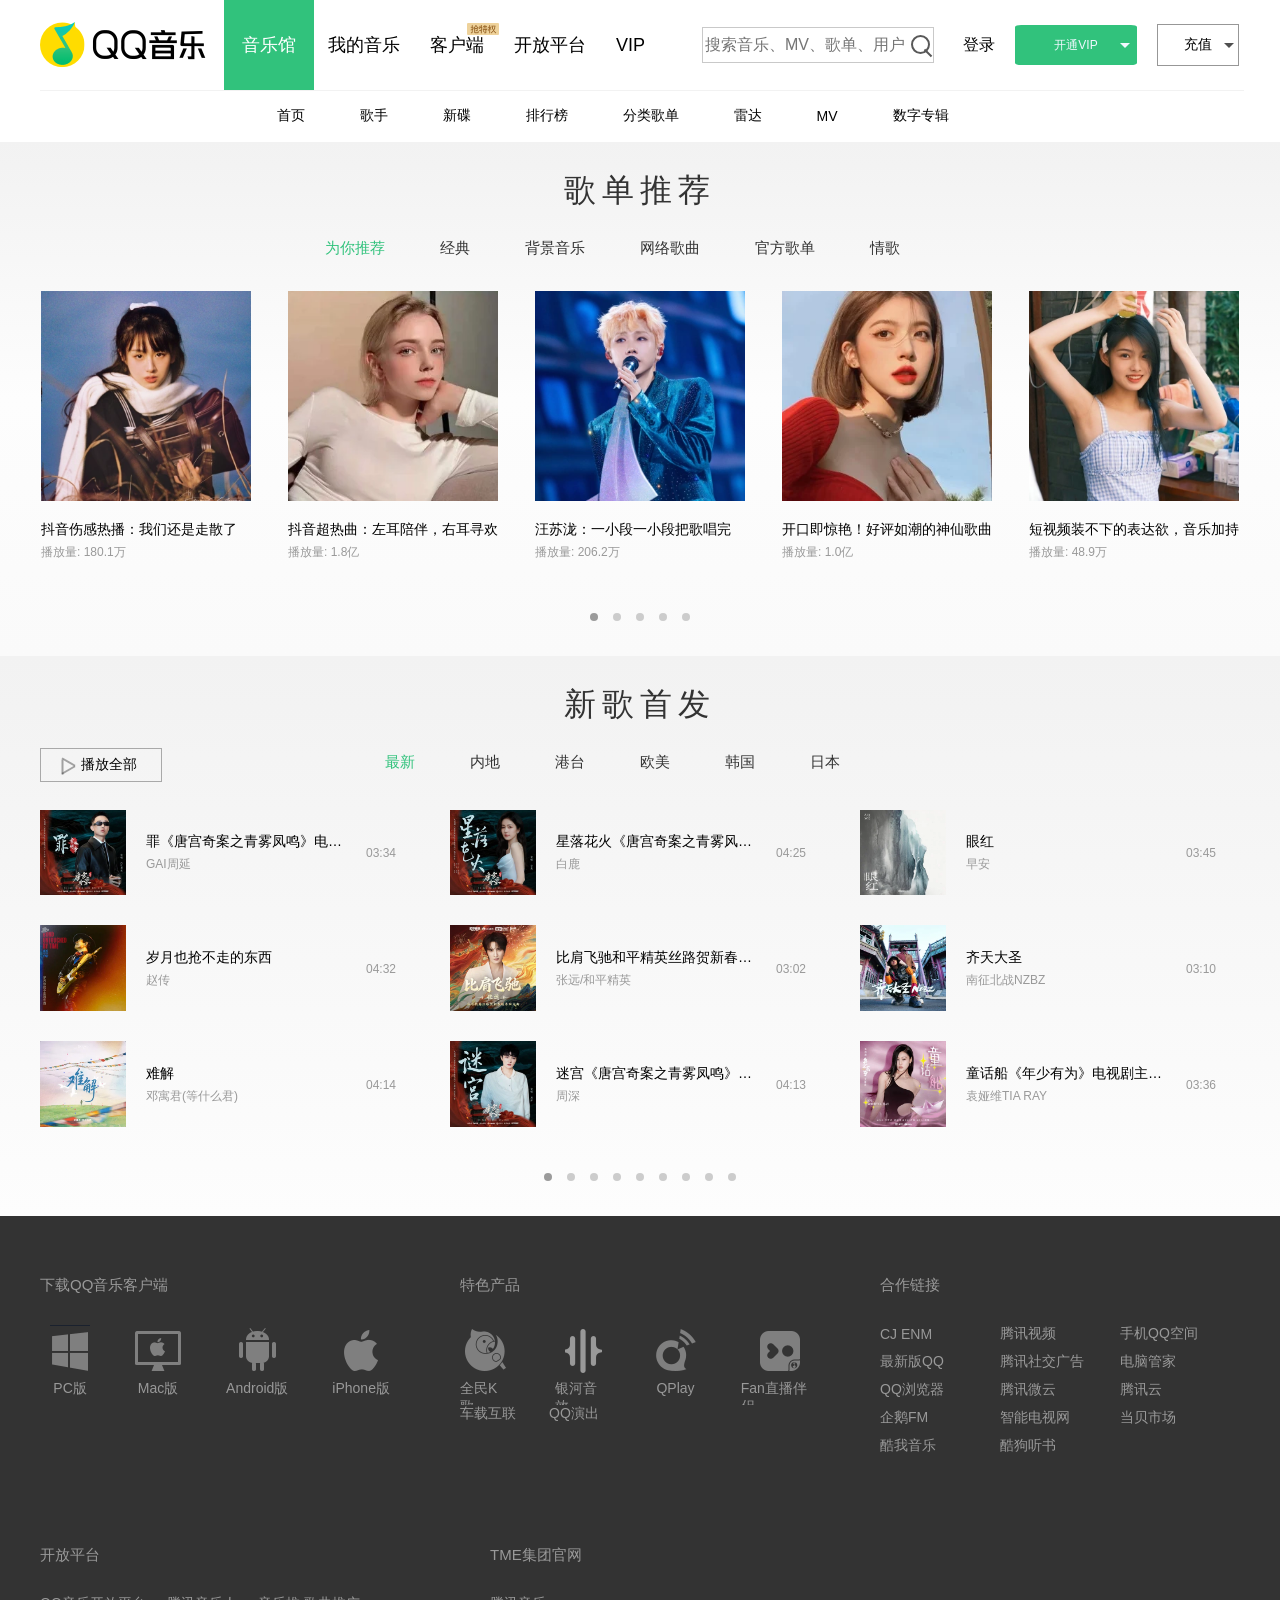
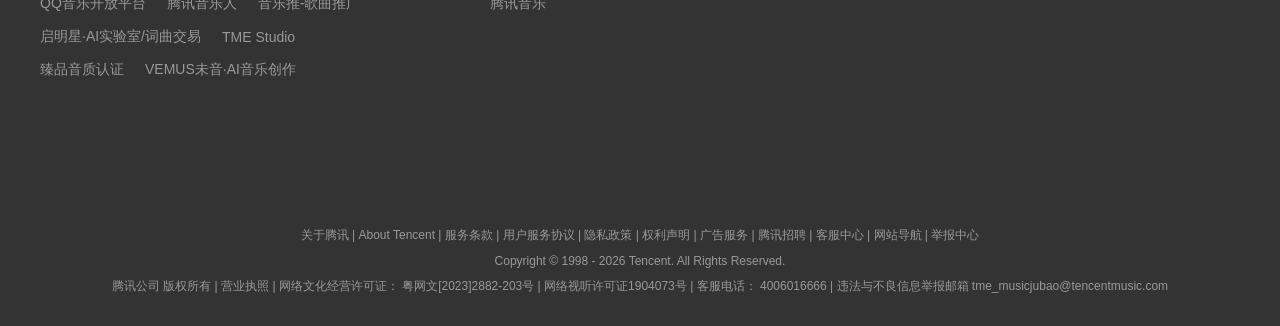
==== commit c2c1b0bf: "完善了页眉的一些小细节" ====
--- a/index.html
+++ b/index.html
@@ -25,9 +25,20 @@
 
                     <div class="navguideOne">
                         <a href="#" class="guidecontent">我的音乐</a>
-                            <div id="khd">
-                        <a href="#" class="guidecontent">客户端</a>
-                            </div>
+                        <div id="khd">
+                            <a href="#" class="guidecontent">客户端</a>
+                            <img src="./theContentphotos/photos/mark_1.png" alt="" >
+                            <div class="jlphoto">
+                                <div class="contbox">
+                                    <div class="Ii">
+                                        <p><i></i>HQ高品质 全员开启</p>
+                                        <p><i></i>独家音效 全面升级</p>
+                                        <p><i></i>轻盈视觉 动态皮肤</p>
+                                    </div>
+                                    <span class="downLoad">下载体验</span>
+                                </div>
+                            </div>
+                        </div>
                         <a href="#" class="guidecontent">开放平台</a>
                         <a href="#" class="guidecontent">VIP</a>
                     </div>
@@ -41,8 +52,22 @@
 
                     <div class="logpage Center">
                         <a href="#" class="guidecontent dl">登录</a>
-                        <a href="#" class="guidecontent dl Center" id="VIP">开通VIP</a>
-                        <a href="#" class="guidecontent dl Center" id="CZ">充值</a>
+                        <div class="vip">
+                            <a href="#" class="guidecontent dl Center" id="VIP">开通VIP</a>
+                            <ul class="ulaa">
+                                <li class="liOne liaa">开通超级会员</li>
+                                <li class="liTwo liaa">开通绿钻豪华版</li>
+                            </ul>
+                        </div>
+                        <div class="cz">
+                            
+                            <ul class="ulaa">
+                                <li class="liOne liaa">购买乐币</li>
+                                <li class="liTwo liaa piaoOne">充值饭票</li>
+                                <li class="liTwo liaa piao">开具发票</li>
+                            </ul>
+                            <a href="#" class="guidecontent dl Center" id="CZ">充值</a>
+                        </div>
                     </div>
 
                 </div>
@@ -62,67 +87,71 @@
 
             <div class="muscontentOne">
                 <div class="" id="left1"></div>
-                <div class="contName Center"><h2>歌单推荐</h2></div>
-
-                <div class="contguide Center">
-                    <a href="" class="guidecontent guideBottom">为你推荐</a>
-                    <a href="" class="guidecontent guideBottom">经典</a>
-                    <a href="" class="guidecontent guideBottom">背景音乐</a>
-                    <a href="" class="guidecontent guideBottom">网络歌曲</a>
-                    <a href="" class="guidecontent guideBottom">官方歌单</a>
-                    <a href="" class="guidecontent guideBottom">情歌</a>
-                </div>
-
-                <div class="tranOne">
-
-                    <!-- 该部分在网页打开后由js导入 -->
-                    <div class="contmusic">
-                    
-                    </div>
-                </div>
-
-                <div class="carouseldots">
-                    <span class="sdot chageColor"></span>
-                    <span class="sdot"></span>
-                    <span class="sdot"></span>
-                    <span class="sdot"></span>
-                    <span class="sdot"></span>
+                <div class="backgroudOne">
+                    <div class="contName Center"><h2>歌单推荐</h2></div>
+
+                    <div class="contguide Center">
+                        <a href="" class="guidecontent guideBottom">为你推荐</a>
+                        <a href="" class="guidecontent guideBottom">经典</a>
+                        <a href="" class="guidecontent guideBottom">背景音乐</a>
+                        <a href="" class="guidecontent guideBottom">网络歌曲</a>
+                        <a href="" class="guidecontent guideBottom">官方歌单</a>
+                        <a href="" class="guidecontent guideBottom">情歌</a>
+                    </div>
+
+                    <div class="tranOne">
+
+                        <!-- 该部分在网页打开后由js导入 -->
+                        <div class="contmusic">
+                        
+                        </div>
+                    </div>
+
+                    <div class="carouseldots">
+                        <span class="sdot chageColor"></span>
+                        <span class="sdot"></span>
+                        <span class="sdot"></span>
+                        <span class="sdot"></span>
+                        <span class="sdot"></span>
+                    </div>
                 </div>
                 <div class="" id="right1"></div>
             </div>
 
             <div class="muscontentTwo">
                 <div class="" id="left2"></div>
-                <div class="contName Center"><h2>新歌首发</h2></div>
-
-                <div class="contguide Center guideTwo">
-                    <span class="guidelogo"></span>
-                    <a href="" class="guidecontent guideBottom">最新</a>
-                    <a href="" class="guidecontent guideBottom">内地</a>
-                    <a href="" class="guidecontent guideBottom">港台</a>
-                    <a href="" class="guidecontent guideBottom">欧美</a>
-                    <a href="" class="guidecontent guideBottom">韩国</a>
-                    <a href="" class="guidecontent guideBottom">日本</a>
-                </div>
-
-                <div class="tranTwo">
-                    <!-- 以下部分由js插入 -->
-                    <div class="fbox">
-
-
-                    </div>
-                </div>
-
-                <div class="carouseldots">
-                    <span class="dotTwo chageColor"></span>
-                    <span class="dotTwo"></span>
-                    <span class="dotTwo"></span>
-                    <span class="dotTwo"></span>
-                    <span class="dotTwo"></span>
-                    <span class="dotTwo"></span>
-                    <span class="dotTwo"></span>
-                    <span class="dotTwo"></span>
-                    <span class="dotTwo"></span>
+                <div class="backgroudTwo">
+                    <div class="contName Center"><h2>新歌首发</h2></div>
+
+                    <div class="contguide Center guideTwo">
+                        <span class="guidelogo"></span>
+                        <a href="" class="guidecontent guideBottom">最新</a>
+                        <a href="" class="guidecontent guideBottom">内地</a>
+                        <a href="" class="guidecontent guideBottom">港台</a>
+                        <a href="" class="guidecontent guideBottom">欧美</a>
+                        <a href="" class="guidecontent guideBottom">韩国</a>
+                        <a href="" class="guidecontent guideBottom">日本</a>
+                    </div>
+
+                    <div class="tranTwo">
+                        <!-- 以下部分由js插入 -->
+                        <div class="fbox">
+
+
+                        </div>
+                    </div>
+
+                    <div class="carouseldots">
+                        <span class="dotTwo chageColor"></span>
+                        <span class="dotTwo"></span>
+                        <span class="dotTwo"></span>
+                        <span class="dotTwo"></span>
+                        <span class="dotTwo"></span>
+                        <span class="dotTwo"></span>
+                        <span class="dotTwo"></span>
+                        <span class="dotTwo"></span>
+                        <span class="dotTwo"></span>
+                    </div>
                 </div>
                 <div class="" id="right2"></div>
             </div>
--- a/header.css
+++ b/header.css
@@ -165,4 +165,181 @@
     background-color: rgb(49, 194, 124);
     border: 1px transparent solid;
     transition: all 0.1s;
+ }
+
+ /* 后面补充的样式 */
+ .vip {
+    position: relative;
+ }
+ .ulaa {
+    position: absolute;
+    list-style: none;
+    left: 11px;
+    margin-top: 0px;
+    cursor: pointer;
+    display: none;
+    border-radius: 5%;
+    box-sizing: border-box;
+    padding: 0;
+ }
+ .liaa {
+    list-style: none;
+    width: 122px;
+    height: 38px;
+    /* background-color: rgb(49, 194, 124); */
+    box-sizing: border-box;
+    border: 1px black solid;
+    border: 1px solid #c9c9c9;
+    font-size: 13px;
+    line-height: 38px;
+    text-align: center;
+ }
+ .vip:hover #VIP::after {
+    border-top: none;
+    border-left: 5px solid transparent;
+    border-right: 5px solid transparent;
+    border-bottom: 5px solid aliceblue;
+ }
+ .vip:hover .ulaa {
+    display: block;
+ }
+ .liaa:hover {
+    background-color: rgb(49, 194, 124);
+    border: none;
+    color: #fff;
+ }
+ .liOne {
+    border-top: none;
+    border-bottom: none;
+ }
+ .liTwo:hover {
+    height: 38px;
+ }
+ .cz {
+    position: relative;
+ }
+ .cz:hover #CZ::after {
+    border-top: none;
+    border-left: 5px solid transparent;
+    border-right: 5px solid transparent;
+    border-bottom: 5px solid aliceblue;
+ }
+ .cz:hover .ulaa {
+    display: block;
+ }
+ .cz li {
+    width: 83px;
+ }
+ .ulaa:hover + #CZ::after {
+    border-bottom: 5px solid rgba(0, 0, 0, 0.686);;
+ }
+ .cz > ul {
+    left: 10px;
+    margin-top: 42px;
+ }
+ 
+ .cz li:nth-child(2):hover + .piao {
+    opacity: 1;
+ }
+.piao{
+    top: 38px;
+    left: 82px;
+    position: absolute;
+    border: 1px solid #c9c9c9;
+    border-left: none;
+    opacity: 0;
+ }
+ .piao:hover {
+    opacity: 1;
+ }
+ #khd {
+    position: relative;
+ }
+ #khd > img {
+    position: absolute;
+    width: 32px;
+    right: 15px;
+    top: -10px;
+ }
+ .jlphoto {
+    background-color: transparent;
+    height: 190px;
+    width: 160px;
+     position: absolute;
+     z-index: 2;
+     display: flex;
+     justify-content: center;
+     align-items: center;
+     top: 20px;
+     left: 0px;
+     display: none;
+ }
+ .contbox {
+        background-color: #fff;
+    height: 160px;
+    width: 160px;
+    display: flex;
+     justify-content: center;
+     align-items: center;
+     flex-direction: column;
+     border-radius: 7px;
+     box-shadow: 1px 1px 5px rgba(0, 0, 0, 0.356);
+ }
+ .jlphoto:hover {
+    display: flex;
+ }
+ #khd:hover .jlphoto {
+    display: flex;
+ }
+ .Ii {
+ 
+    display: flex;
+    justify-content: center;
+    align-items: center;
+    flex-wrap: wrap;
+    width: 140px;
+    height: 120px;
+    flex-direction: column;
+ }
+ .Ii > p {
+    display: flex;
+    width: 140px;
+    height: 25px;
+    font-size: 12px;
+    text-align: center;
+    /* justify-content: center; */
+    gap: 10px;
+    align-items: center;
+ }
+ .Ii i {
+    margin-left: 10px;
+    display: inline-block;
+    width: 14px;
+    height: 14px;
+    background-image: url(./theContentphotos/photos/tub.png);
+    line-height: 25px;
+ }
+ .Ii p:nth-child(1) > i {
+    background-position: 0 0;
+ }
+ .Ii p:nth-child(2) > i {
+    background-position: 0 -30px;
+ }
+ .Ii p:nth-child(3) > i {
+    background-position: 0 -60px;
+ }
+ .downLoad {
+    display: inline-block;
+    width: 140px;
+    text-align: center;
+    background-color: rgb(49, 194, 124);
+    border-radius: 15px;
+    color: #fff;
+    height: 25px;
+    font-size: 14px;
+    line-height: 25px;
+    cursor: pointer;
+ }
+ .downLoad:hover {
+    box-shadow: 0px 0px 2px rgba(0, 0, 0, 0.525);
  }
--- a/content.css
+++ b/content.css
@@ -115,14 +115,15 @@
     height: 0;
 }
 .mask {
-    background-color: #33333322;
+    background-color: rgba(1, 1, 1, 0.1);
+    box-shadow: 0 5px 15px rgba(0, 0, 0, 0.1);
     width: 210px;
     height: 210px;
     position: absolute;
     top: 0px;
     left: 0px;
     transform: scale(1.1);
-    transition: all 0.15s;
+    transition: all -1s;
     }
 .mask::before {
     content: "";
@@ -136,7 +137,7 @@
     height: 50px;
     background-color: aliceblue;
     border-radius: 50%;
-    transition: all 0.15s;
+    transition: all 0.2s;
 }
 .mask::after {
     content: "";
@@ -148,10 +149,10 @@
     margin: auto;
     border-top: 12px solid transparent;
     border-bottom: 12px solid transparent;
-    border-left: 20px solid rgba(0, 0, 0, 0.507);
-    width: 0;
-    height: 0;
-    transition: all 0.15s;
+    border-left: 20px solid rgba(0, 0, 0, 0.514);
+    width: 0;
+    height: 0;
+    transition: all 0.05s;
 }
 
 .tranOne {
@@ -252,7 +253,7 @@
 }
 .scare {
     transform: scale(1.08);
-    box-shadow: 0 5px 15px rgba(0, 0, 0, 0.1);
+    box-shadow: 0 5px 15px rgba(0, 0, 0, 0.466);
     transition: all 0.5s;
 }
 .tranTwo {
@@ -365,14 +366,15 @@
     overflow: hidden;
 }
 .maskTwo {
-    background-color: #33333322;
+    background-color: rgba(1, 1, 1, 0.1);
+    box-shadow: 0 5px 15px rgba(0, 0, 0, 0.1);
     width: 86px;
     height: 86px;
     position: absolute;
     top: 0px;
     left: 0px;
     transform: scale(1.05);
-    transition: all 0.15s;
+    transition: all -1s;
     }
 .maskTwo::before {
     content: "";
@@ -386,7 +388,7 @@
     height: 20px;
     background-color: aliceblue;
     border-radius: 50%;
-    transition: all 0.15s;
+    transition: all 0.20s;
 }
 .maskTwo::after {
     content: "";
@@ -401,5 +403,15 @@
     border-left: 8px solid rgba(0, 0, 0, 0.507);
     width: 0;
     height: 0;
-    transition: all 0.15s;
+    transition: all 0.05s;
+}
+.backgroudOne {
+    background: linear-gradient(to bottom, rgb(242, 242, 242) 0%, rgb(253, 253, 253) 50%, rgb(250, 250, 250) 100%);
+    width: 1200px;
+    margin: 0 auto;
+}
+.backgroudTwo {
+    background: linear-gradient(to bottom, rgb(242, 242, 242) 0%, rgb(253, 253, 253) 100%);
+    width: 1200px;
+    margin: 0 auto;
 }
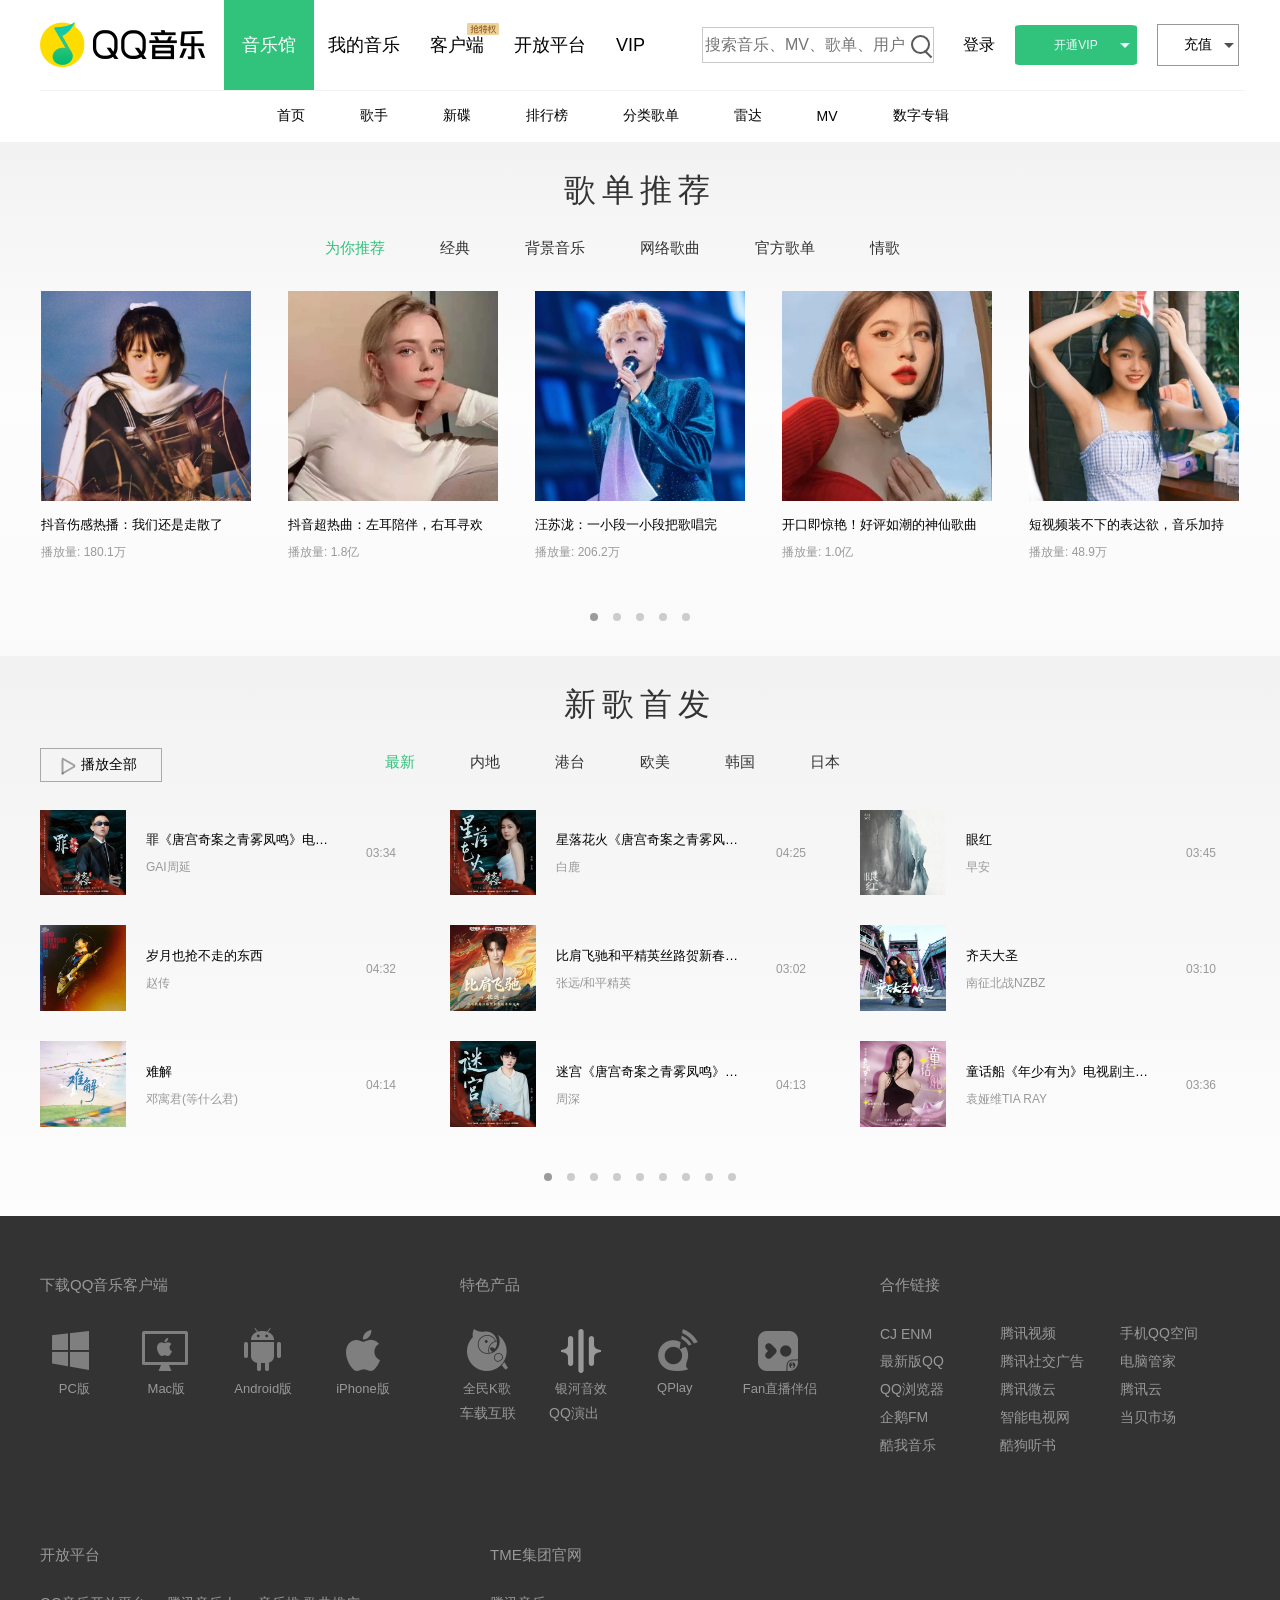
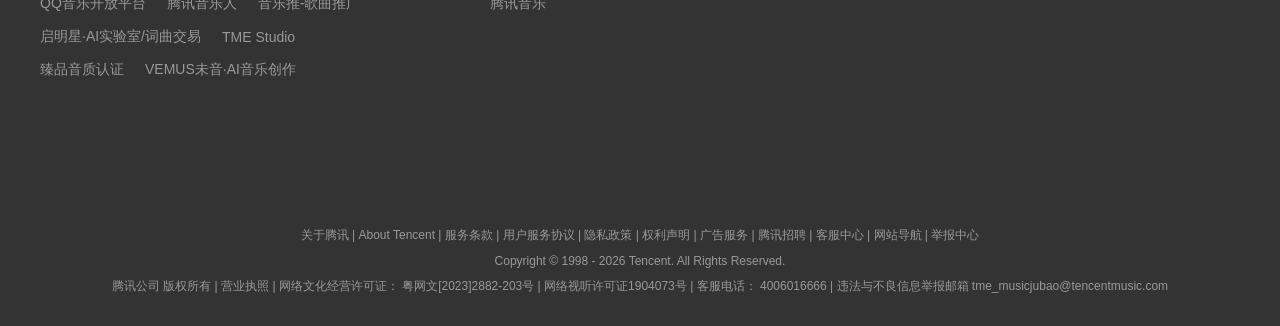
==== commit f29f22f0: "完善了页脚的样式，改进了轮播图" ====
--- a/index.html
+++ b/index.html
@@ -2,6 +2,7 @@
 <html lang="zh-CN">
 <head>
     <meta charset="UTF-8">
+    <meta name="viewport" content="width=device-width, initial-scale=1.0">
     <title>QQ音乐-千万正版音乐海量无损曲库新歌热歌天天畅听的高品质音乐平台！</title>
     <link rel="stylesheet" href="./header.css">
     <link rel="stylesheet" href="./content.css">
@@ -46,7 +47,7 @@
                     <div class="Center serch">
                         <div class="ser Center">
                             <input type="text" placeholder="搜索音乐、MV、歌单、用户" id="serch">
-                            <button class="navbuttom"></button>
+                            <button class="navbuttom">搜索</button>
                         </div>
                     </div>
 
@@ -165,22 +166,27 @@
                             <p class="fz">下载QQ音乐客户端</p>
                             <div class="httper Center">
                                 <a href="">
-                                <img src="./theContentphotos/photos/PC版.png"  alt="PC版" style="background-color: rgb(51,51,51);">
+                                <!-- <img src="./theContentphotos/photos/PC版.png"  alt="PC版"> -->
+                                 <span class="footlogo fLogo1"></span>
                                 <p>PC版</p>
                                 </a>
                                 <a href="">
-                                    <img src="./theContentphotos/photos/mac版.png"  alt="">
+                                    <!-- <img src="./theContentphotos/photos/mac版.png"  alt=""> -->
+                                     <span class="footlogo fLogo2"></span>
                                     <p>Mac版</p>
                                 </a>
                                 <a href="">
-                                    <img src="./theContentphotos/photos/Android版.png"  alt="">
+                                    <!-- <img src="./theContentphotos/photos/Android版.png"  alt=""> -->
+                                     <span class="footlogo fLogo3"></span>
                                     <p>Android版</p>
                                 </a>
                                 <a href="">
-                                    <img src="./theContentphotos/photos/ipone版.png"  alt="">
+                                    <!-- <img src="./theContentphotos/photos/ipone版.png"  alt=""> -->
+                                     <span class="footlogo fLogo4"></span>
                                     <p>iPhone版</p>
                                 </a>
                             </div>
+
                         </div>
                         <div class="http">
                             <p class="fz">开放平台</p>
@@ -201,24 +207,29 @@
                             <p class="fz">特色产品</p>
                             <div class="httper Center">
                                 <a href="">
-                                <img src="./theContentphotos/photos/Kge.png"  alt="" style="background-color: rgb(51,51,51);">
+                                <!-- <img src="./theContentphotos/photos/Kge.png"  alt=""> -->
+                                 <span class="footlogo fLogo5"></span>
                                 <p>全民K歌</p>
                                 </a>
                                 <a href="">
-                                    <img src="./theContentphotos/photos/yx.png"  alt="">
+                                    <!-- <img src="./theContentphotos/photos/yx.png"  alt=""> -->
+                                     <span class="footlogo fLogo6"></span>
                                     <p>银河音效</p>
                                 </a>
                                 <a href="">
-                                    <img src="./theContentphotos/photos/Qp.png"  alt="">
+                                    <!-- <img src="./theContentphotos/photos/Qp.png"  alt=""> -->
+                                     <span class="footlogo fLogo7"></span>
                                     <p>QPlay</p>
                                 </a>
                                 <a href="">
-                                    <img src="./theContentphotos/photos/zb.png"  alt="">
+                                    <!-- <img src="./theContentphotos/photos/zb.png"  alt=""> -->
+                                     <span class="footlogo fLogo8"></span>
                                     <p>Fan直播伴侣</p>
                                 </a>
                             </div>
+
                             <div class="hbox">
-                                <a href="">车载互联</a>
+                                <a href="" id="CZhl">车载互联</a>
                                 <a href="" id="QQyc">QQ演出</a>
                             </div>
                         </div>
--- a/header.css
+++ b/header.css
@@ -67,6 +67,7 @@
     height: 30px;
     position: relative;
     cursor: pointer;
+    font-size: 0px;
 }
 .navbuttom::before {
     content: "";
@@ -86,7 +87,7 @@
     width: 10px;
     height: 2px;
     background-color: rgb(88,88,88);
-    bottom: 20%;
+    bottom: 16%;
     right: 0%;
     transform: rotate(45deg);
     display: inline-block;
--- a/content.css
+++ b/content.css
@@ -38,6 +38,7 @@
 }
 .midtip {
     margin: 0;
+    font-size: 13px;
 }
 p {
     margin: 5px 0 5px 0;
@@ -45,6 +46,7 @@
 .views {
     font-size: 12px;
     color: rgb(153,153,153);
+    display: inline-block;
 }
 .carouseldots {
     margin: 0 auto;
@@ -90,7 +92,7 @@
     cursor: pointer;
 }
 .outbox > p:first-of-type{
-    margin-top: 20px;
+    margin-top: 15px;
 }
 .markOne::before{
     content: "";
--- a/footer.css
+++ b/footer.css
@@ -54,11 +54,11 @@
     gap: 44px;
 }
 .httper p {
-    font-size: 14px;
+    font-size: 13px;
 }
 .httper a:hover {
     color: rgb(49, 194, 124);
-    transform: translateY(-1px);
+    /* transform: translateY(-1px); */
 }
 .hbox {
     display: flex;
@@ -116,4 +116,34 @@
 }
 .Row > a:hover {
     color: rgb(49, 194, 124);
+}
+.footlogo {
+    display: inline-block;
+    width: 48px;
+    height: 50px;
+    background-image: url(./theContentphotos/photos/footLogo.png);
+}
+.fLogo1 {
+    background-position: -1px 0;
+}
+.fLogo2 {
+    background-position: -92px 0;
+}
+.fLogo3 {
+    background-position: -185px 0;
+}
+.fLogo4 {
+    background-position: -272px 0;
+}
+.fLogo5 {
+    background-position: -366px 0;
+}
+.fLogo6 {
+    background-position: -457px 0;
+}
+.fLogo7 {
+    background-position: -556px 0;
+}
+.fLogo8 {
+    background-position: -648px 0;
 }
